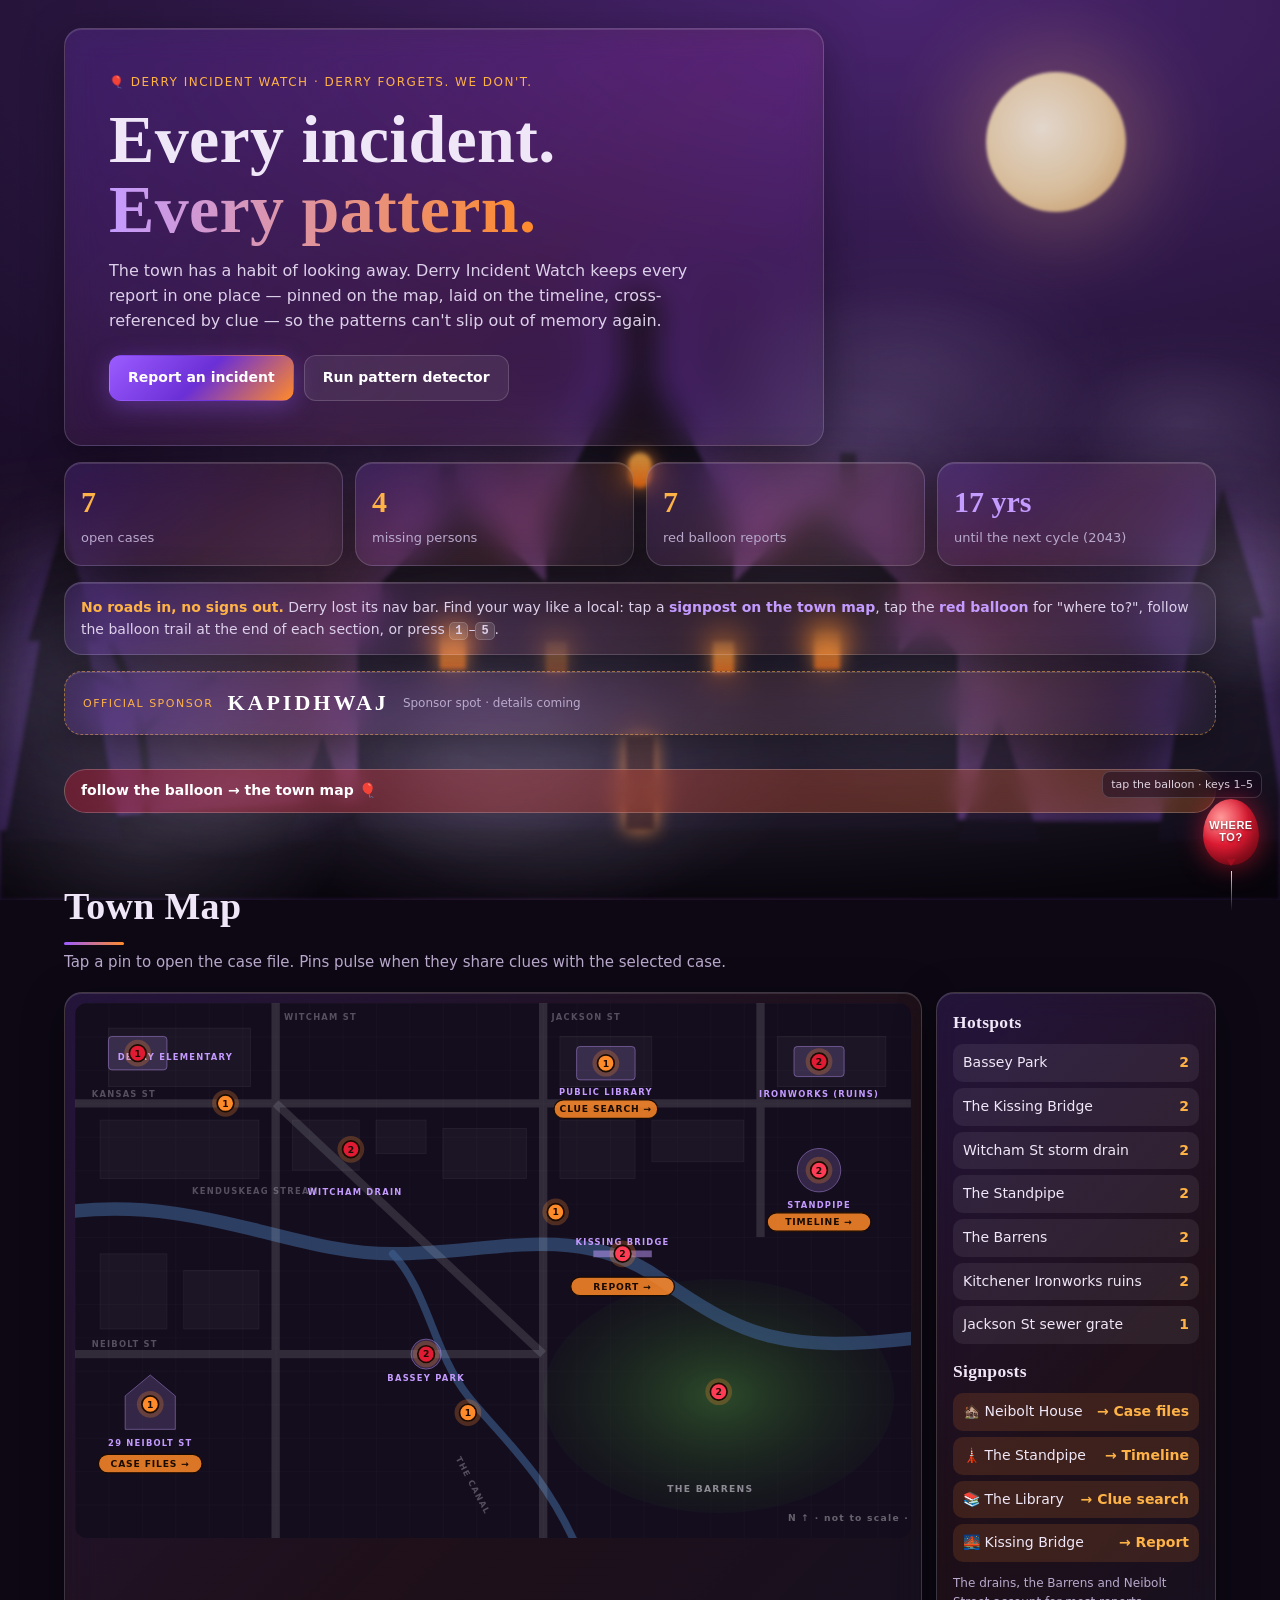
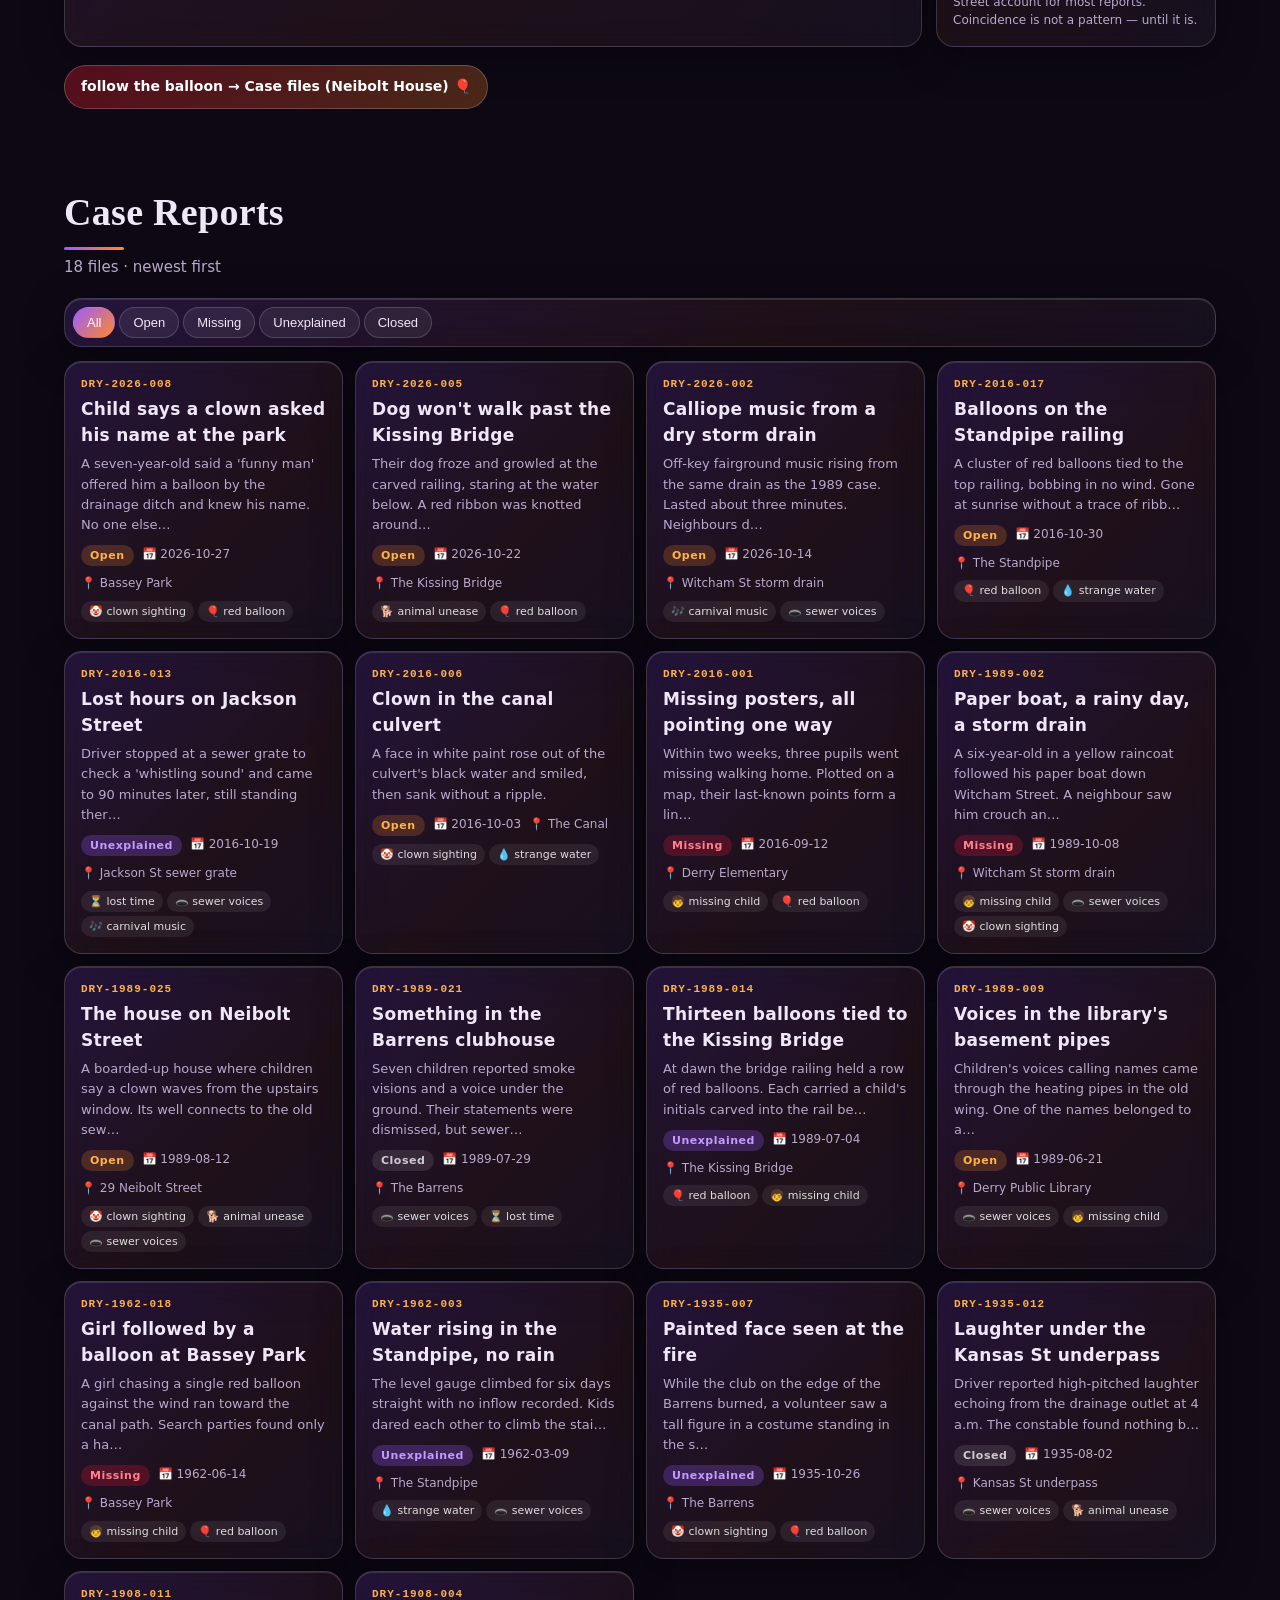
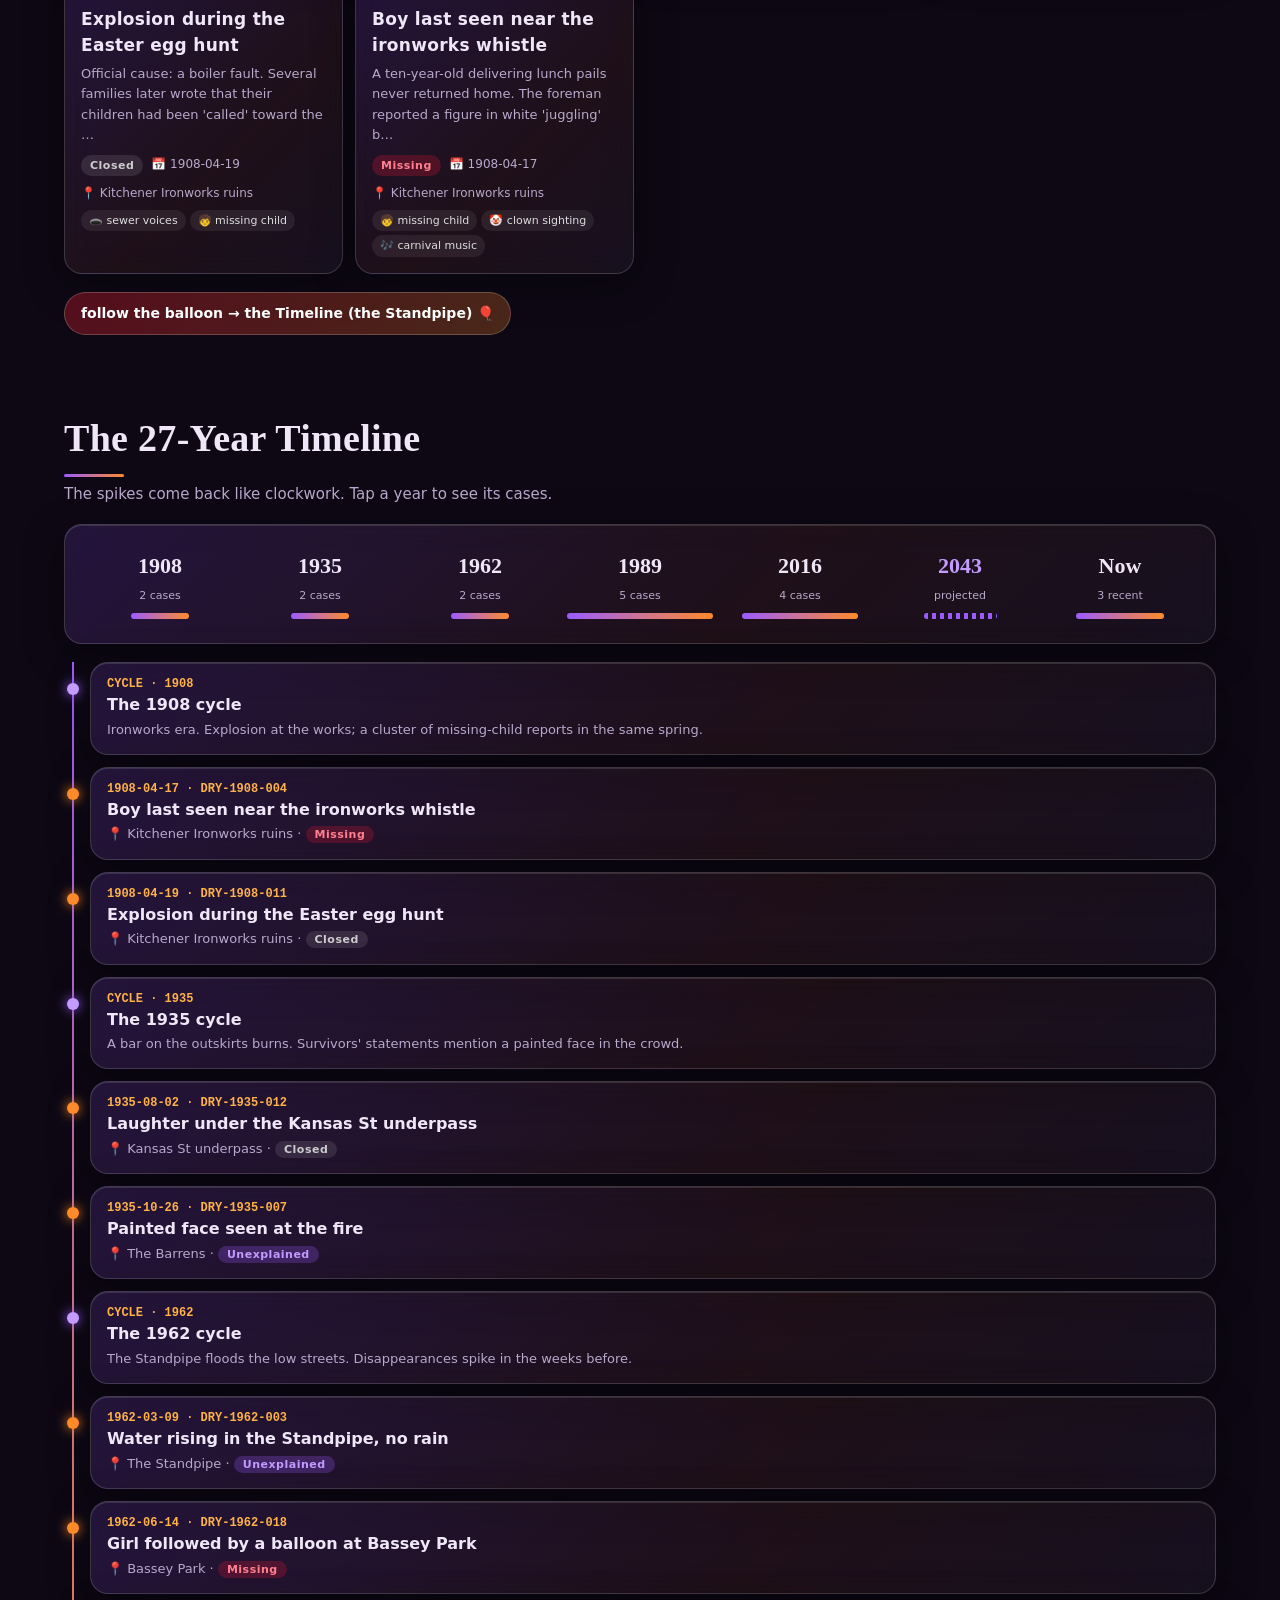
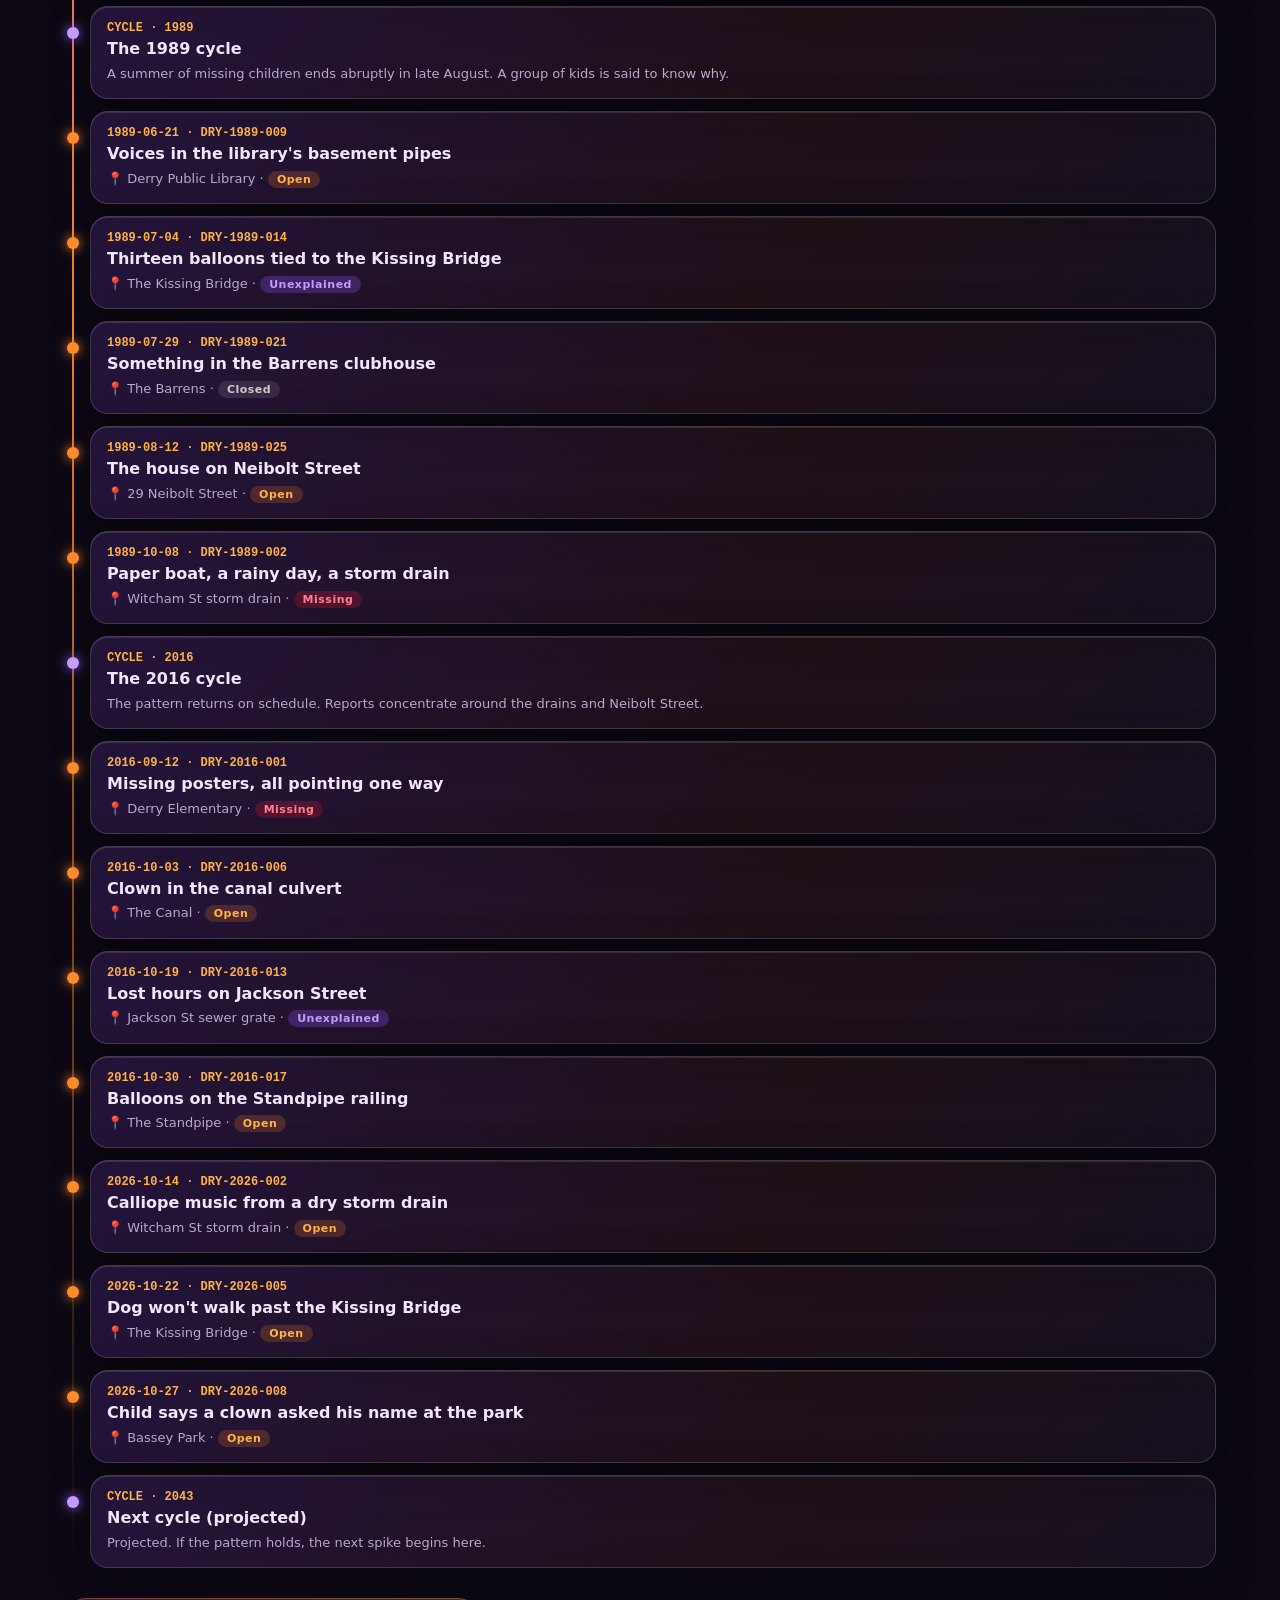
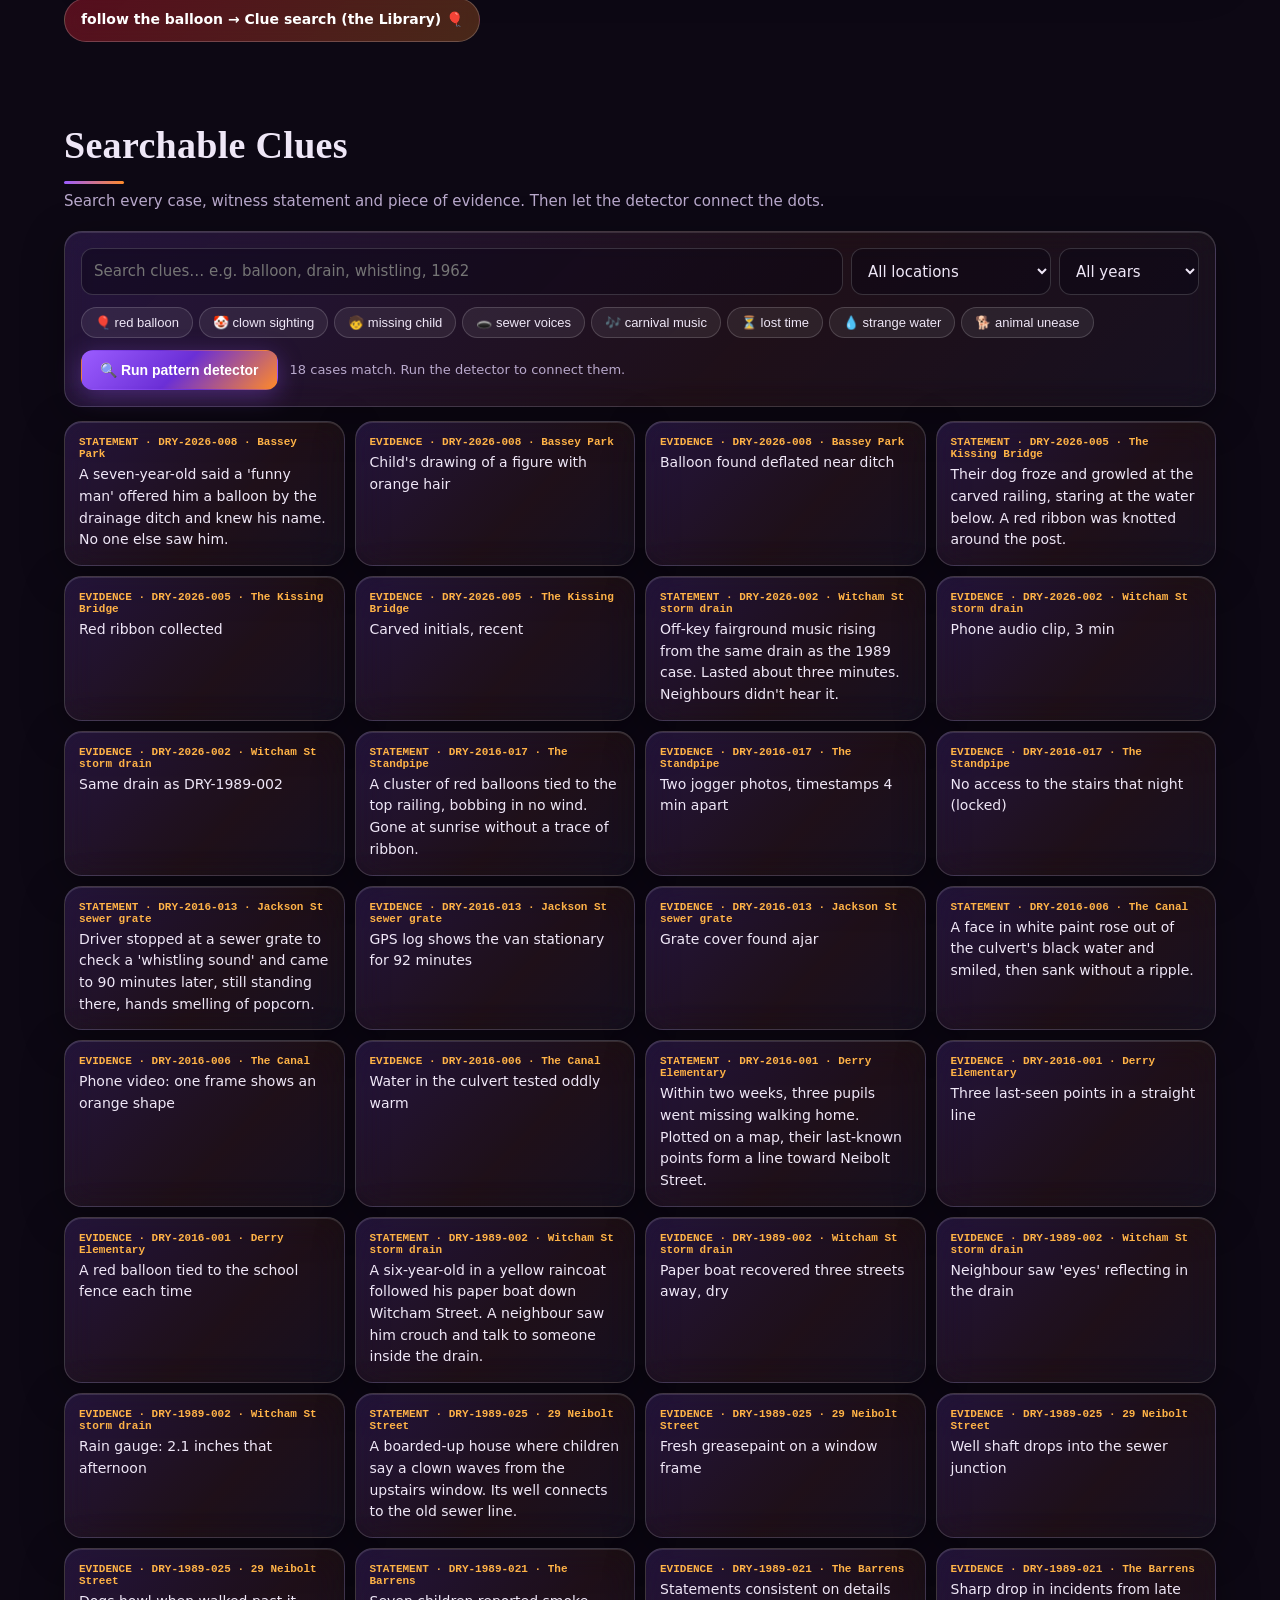
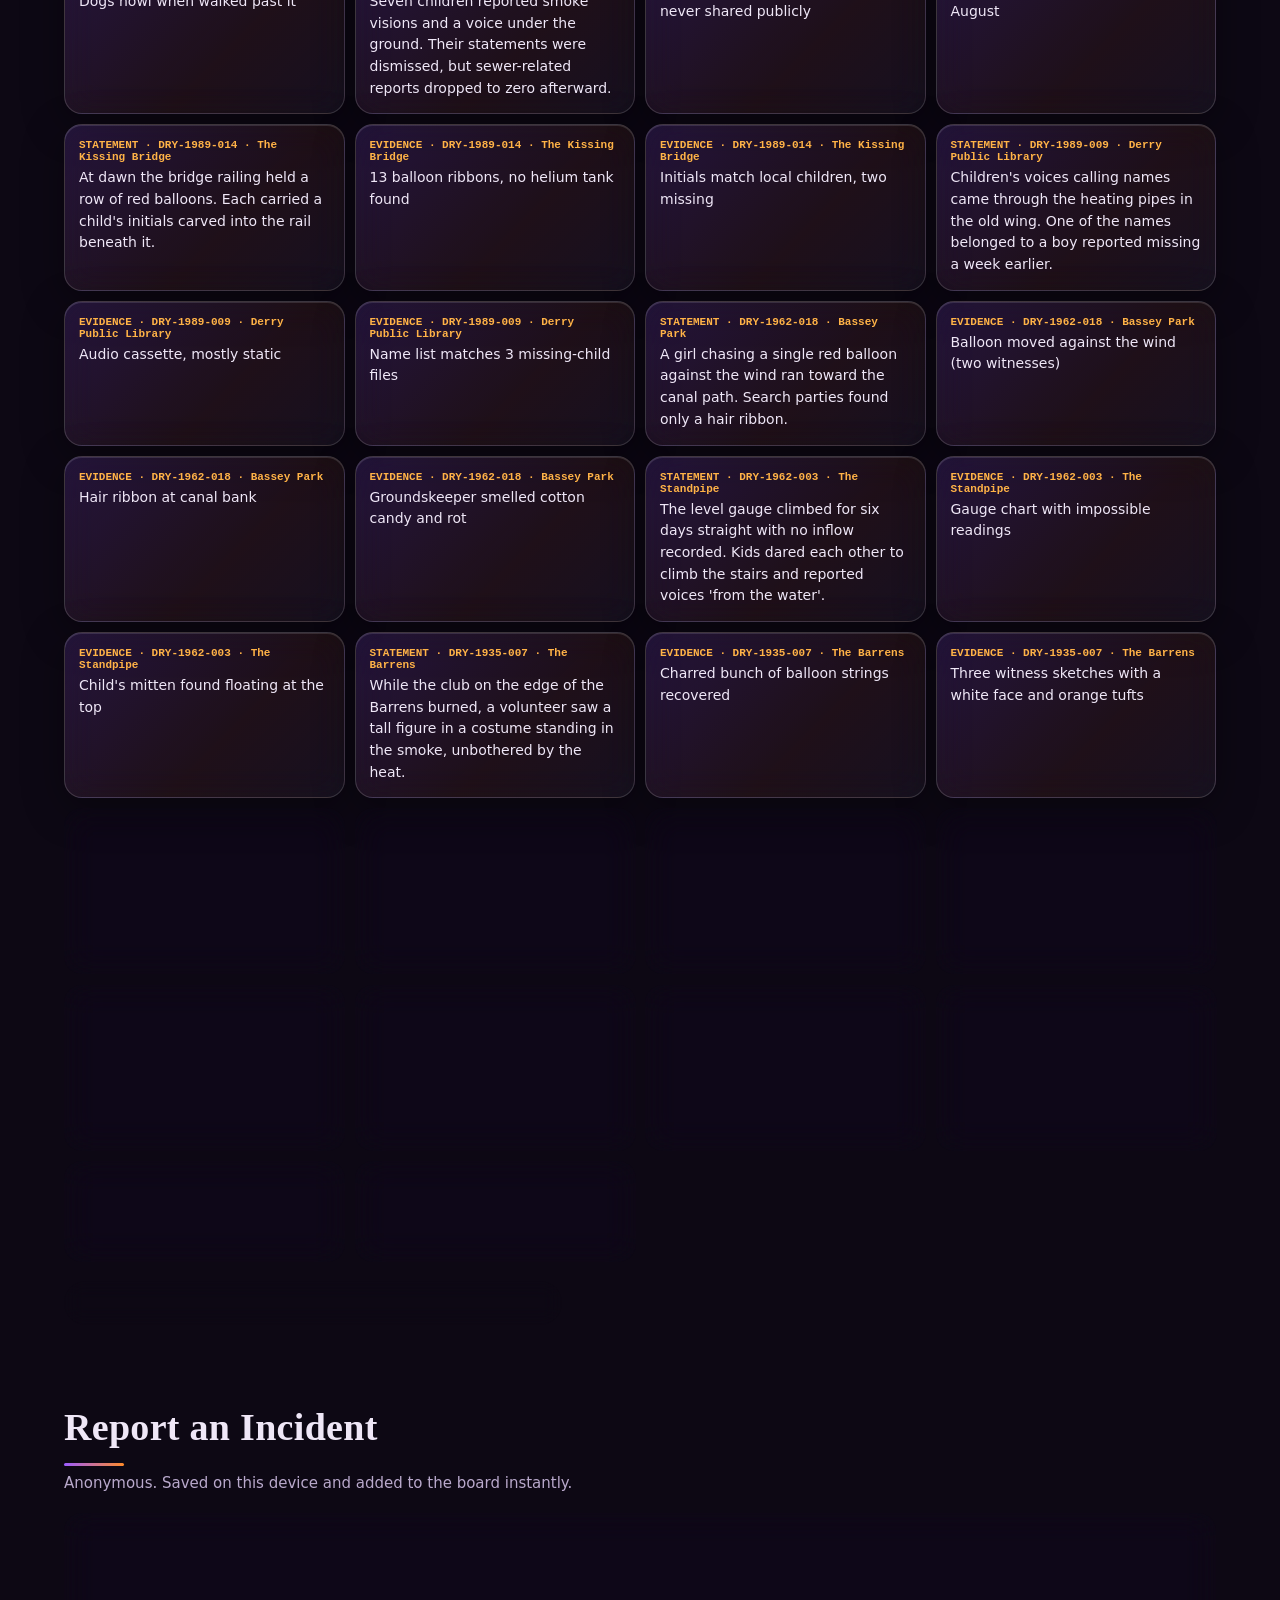
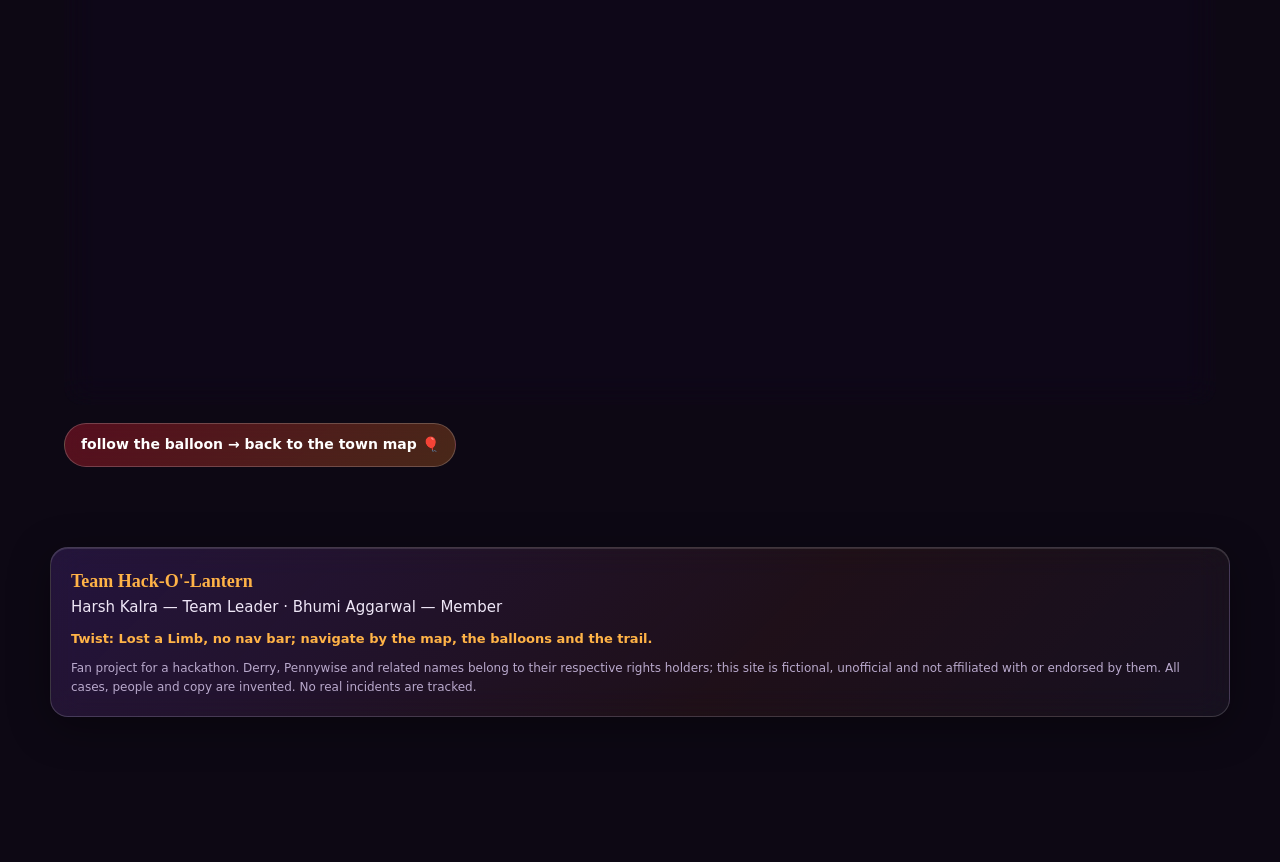
==== derry/index.html @ 1cbe8282 "Replace initial upload with final project code" ====
<!doctype html>
<html lang="en">
<head>
<meta charset="utf-8">
<meta name="viewport" content="width=device-width,initial-scale=1,viewport-fit=cover">
<title>Derry Incident Watch — Connect the Patterns</title>
<meta name="description" content="A fictional incident-tracking network for the town of Derry, Maine. Map, case reports, the 27-year timeline and a searchable clue board with a pattern detector.">
<meta property="og:title" content="Derry Incident Watch">
<meta property="og:description" content="Derry forgets. We don't. Map, cases, timeline, clues and a pattern detector.">
<meta name="theme-color" content="#120a1c">
<link rel="icon" href="data:image/svg+xml,%3Csvg xmlns='http://www.w3.org/2000/svg' viewBox='0 0 64 64'%3E%3Cellipse cx='32' cy='26' rx='18' ry='22' fill='%23d4142a'/%3E%3Cpath d='M32 48 L29 52 L35 52 Z' fill='%23d4142a'/%3E%3Cpath d='M32 52 C28 58 36 60 32 64' stroke='%23ccc' fill='none' stroke-width='2'/%3E%3C/svg%3E">
<link rel="stylesheet" href="style.css">
</head>
<body>
<!-- ATMOSPHERE -->
<div class="sky" aria-hidden="true">
  <div class="moon"></div>
  <svg class="mansion" viewBox="0 0 1200 520" preserveAspectRatio="xMidYMax slice">
    <defs>
      <linearGradient id="win" x1="0" y1="0" x2="0" y2="1"><stop offset="0" stop-color="#ffb347"/><stop offset="1" stop-color="#ff6a00"/></linearGradient>
    </defs>
    <path class="hill" d="M0 470 Q300 420 600 440 T1200 450 V520 H0Z"/>
    <g class="house">
      <path d="M380 460 V250 L450 180 L520 250 V200 L560 120 L600 60 L640 120 L680 200 V250 L750 180 L820 250 V460Z"/>
      <rect x="585" y="20" width="30" height="60"/><path d="M578 22 L600 -10 L622 22Z"/>
      <rect x="430" y="150" width="14" height="40"/><rect x="770" y="140" width="14" height="50"/>
      <path d="M360 460 L360 300 L380 280 L400 300 V460Z"/><path d="M820 460 V310 L845 285 L870 310 V460Z"/>
      <path d="M300 470 L330 380 L360 470Z M870 470 L905 360 L940 470Z" opacity=".8"/>
    </g>
    <g class="windows" fill="url(#win)">
      <rect x="590" y="140" width="20" height="30" rx="10" class="flicker"/>
      <rect x="430" y="290" width="22" height="34"/><rect x="748" y="290" width="22" height="34" class="flicker2"/>
      <rect x="520" y="300" width="18" height="28" opacity=".5"/><rect x="662" y="300" width="18" height="28"/>
      <rect x="588" y="380" width="24" height="80" fill="#2a0f08"/>
    </g>
    <g class="trees">
      <path d="M60 470 L90 300 L80 300 L110 200 L140 300 L130 300 L160 470Z"/>
      <path d="M1040 470 L1070 280 L1060 280 L1095 170 L1130 280 L1120 280 L1150 470Z"/>
      <path d="M180 470 C185 380 170 340 150 300 M175 380 C200 350 220 345 240 330 M170 350 C150 330 130 330 120 320" stroke="#07040b" stroke-width="7" fill="none"/>
    </g>
  </svg>
  <canvas id="fog"></canvas>
  <div class="fog f1"></div><div class="fog f2"></div><div class="fog f3"></div>
  <div class="balloon" id="balloon"><span></span></div>
</div>


<main id="top">
  <section class="hero">
    <div class="glass hero-card">
      <p class="eyebrow">🎈 Derry Incident Watch · Derry forgets. We don't.</p>
      <h1>Every incident.<br><span class="grad">Every pattern.</span></h1>
      <p class="lead">The town has a habit of looking away. Derry Incident Watch keeps every report in one place — pinned on the map, laid on the timeline, cross-referenced by clue — so the patterns can't slip out of memory again.</p>
      <div class="hero-actions">
        <a href="#report" class="btn primary">Report an incident</a>
        <a href="#clues" class="btn ghost" id="heroDetect">Run pattern detector</a>
      </div>
    </div>
    <div class="stats">
      <div class="glass stat"><b id="stOpen">0</b><span>open cases</span></div>
      <div class="glass stat"><b id="stMissing">0</b><span>missing persons</span></div>
      <div class="glass stat"><b id="stBalloon">0</b><span>red balloon reports</span></div>
      <div class="glass stat cyc"><b id="stCycle">—</b><span>until the next cycle (2043)</span></div>
    </div>
    <div class="glass signposts">
      <b>No roads in, no signs out.</b> Derry lost its nav bar. Find your way like a local: tap a <em>signpost on the town map</em>, tap the <em>red balloon</em> for "where to?", follow the balloon trail at the end of each section, or press <kbd>1</kbd>–<kbd>5</kbd>.
    </div>
    <div class="glass sponsor" id="sponsor"><span class="sp-tag">Official sponsor</span><b>KAPIDHWAJ</b><span class="sp-note">Sponsor spot · details coming</span></div>
    <a class="trail" href="#map">follow the balloon → the town map 🎈</a>
  </section>

  <!-- MAP -->
  <section id="map" class="section">
    <div class="sec-head"><h2>Town Map</h2><p>Tap a pin to open the case file. Pins pulse when they share clues with the selected case.</p></div>
    <div class="map-wrap">
      <div class="glass map-card">
        <svg id="townMap" viewBox="0 0 1000 640" role="img" aria-label="Illustrated map of Derry with incident pins">
          <defs>
            <pattern id="grid" width="40" height="40" patternUnits="userSpaceOnUse"><path d="M40 0H0V40" fill="none" stroke="rgba(255,255,255,.04)"/></pattern>
            <radialGradient id="barrens"><stop offset="0" stop-color="#2c4a2a"/><stop offset="1" stop-color="#1a2c1b" stop-opacity=".2"/></radialGradient>
            <filter id="glow"><feGaussianBlur stdDeviation="4" result="b"/><feMerge><feMergeNode in="b"/><feMergeNode in="SourceGraphic"/></feMerge></filter>
          </defs>
          <rect width="1000" height="640" fill="#140d1e"/>
          <rect width="1000" height="640" fill="url(#grid)"/>
          <!-- Barrens -->
          <ellipse cx="770" cy="470" rx="210" ry="140" fill="url(#barrens)"/>
          <text x="760" y="585" class="lbl">THE BARRENS</text>
          <!-- Kenduskeag stream / canal -->
          <path d="M-10 250 C150 230 260 300 380 300 S600 260 700 330 S850 420 1010 400" class="water"/>
          <path d="M380 300 C420 340 430 420 470 470 S560 560 600 650" class="water thin"/>
          <text x="140" y="228" class="lbl water-l">KENDUSKEAG STREAM</text>
          <text x="455" y="545" class="lbl water-l" transform="rotate(62 455 545)">THE CANAL</text>
          <!-- roads -->
          <path d="M0 120 H1000 M0 420 H560 M240 0 V640 M560 0 V640 M820 0 V280" class="road"/>
          <path d="M240 120 L560 420" class="road"/>
          <text x="20" y="112" class="lbl road-l">KANSAS ST</text>
          <text x="250" y="20" class="lbl road-l">WITCHAM ST</text>
          <text x="570" y="20" class="lbl road-l">JACKSON ST</text>
          <text x="20" y="412" class="lbl road-l">NEIBOLT ST</text>
          <!-- blocks -->
          <g class="blocks">
            <rect x="260" y="140" width="80" height="60"/><rect x="360" y="140" width="60" height="40"/>
            <rect x="440" y="150" width="100" height="60"/><rect x="580" y="140" width="90" height="70"/>
            <rect x="690" y="140" width="110" height="50"/><rect x="30" y="140" width="190" height="70"/>
            <rect x="30" y="300" width="80" height="90"/><rect x="130" y="320" width="90" height="70"/>
            <rect x="580" y="40" width="110" height="60"/><rect x="40" y="30" width="170" height="70"/>
            <rect x="840" y="40" width="130" height="60"/>
          </g>
          <!-- landmarks -->
          <g class="lm"><rect x="600" y="52" width="70" height="40" rx="4"/><text x="635" y="110" class="lbl lm-l">PUBLIC LIBRARY</text></g>
          <g class="lm"><circle cx="890" cy="200" r="26"/><text x="890" y="245" class="lbl lm-l">STANDPIPE</text></g>
          <g class="lm"><path d="M60 470 L90 445 L120 470 V510 H60Z"/><text x="90" y="530" class="lbl lm-l">29 NEIBOLT ST</text></g>
          <g class="lm"><path d="M620 300 h70" stroke="#c9a" stroke-width="8"/><text x="655" y="290" class="lbl lm-l">KISSING BRIDGE</text></g>
          <g class="lm"><circle cx="330" cy="175" r="7"/><text x="335" y="230" class="lbl lm-l">WITCHAM DRAIN</text></g>
          <g class="lm"><rect x="40" y="40" width="70" height="40" rx="4"/><text x="120" y="68" class="lbl lm-l">DERRY ELEMENTARY</text></g>
          <g class="lm"><rect x="860" y="52" width="60" height="36" rx="4"/><text x="890" y="112" class="lbl lm-l">IRONWORKS (RUINS)</text></g>
          <g class="lm"><circle cx="420" cy="420" r="18"/><text x="420" y="452" class="lbl lm-l">BASSEY PARK</text></g>
          <g id="signs"><g class="go" data-go="#cases" role="link" tabindex="0" aria-label="CASE FILES"><rect x="28" y="540" width="124" height="22" rx="11"/><text x="90" y="555">CASE FILES →</text></g>
<g class="go" data-go="#clues" role="link" tabindex="0" aria-label="CLUE SEARCH"><rect x="573" y="116" width="124" height="22" rx="11"/><text x="635" y="131">CLUE SEARCH →</text></g>
<g class="go" data-go="#timeline" role="link" tabindex="0" aria-label="TIMELINE"><rect x="828" y="251" width="124" height="22" rx="11"/><text x="890" y="266">TIMELINE →</text></g>
<g class="go" data-go="#report" role="link" tabindex="0" aria-label="REPORT"><rect x="593" y="328" width="124" height="22" rx="11"/><text x="655" y="343">REPORT →</text></g></g>
          <g id="links"></g>
          <g id="pins"></g>
          <text x="960" y="620" class="lbl compass" text-anchor="end">N ↑ · not to scale · fictional</text>
        </svg>
      </div>
      <aside class="glass map-side" id="mapSide">
        <h3>Hotspots</h3>
        <ul id="hotspots"></ul>
        <h3 style="margin-top:14px">Signposts</h3>
        <ul class="posts">
          <li data-go="#cases">🏚️ Neibolt House <span>→ Case files</span></li>
          <li data-go="#timeline">🗼 The Standpipe <span>→ Timeline</span></li>
          <li data-go="#clues">📚 The Library <span>→ Clue search</span></li>
          <li data-go="#report">🌉 Kissing Bridge <span>→ Report</span></li>
        </ul>
        <p class="hint">The drains, the Barrens and Neibolt Street account for most reports. Coincidence is not a pattern — until it is.</p>
      </aside>
    </div>
    <a class="trail" href="#cases">follow the balloon → Case files (Neibolt House) 🎈</a>
  </section>

  <!-- CASES -->
  <section id="cases" class="section">
    <div class="sec-head"><h2>Case Reports</h2><p><span id="caseCount">0</span> files · newest first</p></div>
    <div class="case-tools glass">
      <div class="seg" id="statusSeg">
        <button data-s="all" class="on">All</button><button data-s="Open">Open</button><button data-s="Missing">Missing</button><button data-s="Unexplained">Unexplained</button><button data-s="Closed">Closed</button>
      </div>
    </div>
    <div id="caseGrid" class="case-grid"></div>
    <a class="trail" href="#timeline">follow the balloon → the Timeline (the Standpipe) 🎈</a>
  </section>

  <!-- TIMELINE -->
  <section id="timeline" class="section">
    <div class="sec-head"><h2>The 27-Year Timeline</h2><p>The spikes come back like clockwork. Tap a year to see its cases.</p></div>
    <div class="glass cycle-bar" id="cycleBar"></div>
    <div class="timeline" id="tl"></div>
    <a class="trail" href="#clues">follow the balloon → Clue search (the Library) 🎈</a>
  </section>

  <!-- CLUES -->
  <section id="clues" class="section">
    <div class="sec-head"><h2>Searchable Clues</h2><p>Search every case, witness statement and piece of evidence. Then let the detector connect the dots.</p></div>
    <div class="glass search-panel">
      <div class="search-row">
        <input id="q" type="search" placeholder="Search clues… e.g. balloon, drain, whistling, 1962" autocomplete="off">
        <select id="fLoc"><option value="">All locations</option></select>
        <select id="fYear"><option value="">All years</option></select>
      </div>
      <div class="tags" id="tagRow"></div>
      <div class="detector">
        <button class="btn primary" id="detectBtn">🔍 Run pattern detector</button>
        <span id="detectOut" class="det-out">Pick a case or run the detector to find linked incidents.</span>
      </div>
    </div>
    <div class="clue-results" id="clueResults"></div>
    <div class="glass patterns" id="patterns" hidden></div>
    <a class="trail" href="#report">follow the balloon → Report an incident (Kissing Bridge) 🎈</a>
  </section>

  <!-- REPORT -->
  <section id="report" class="section">
    <div class="sec-head"><h2>Report an Incident</h2><p>Anonymous. Saved on this device and added to the board instantly.</p></div>
    <form class="glass form" id="reportForm">
      <div class="row2">
        <label>What happened? <input name="title" required maxlength="80" placeholder="e.g. Laughter from the storm drain on Witcham"></label>
        <label>Location <select name="loc" id="formLoc" required></select></label>
      </div>
      <div class="row2">
        <label>Date <input name="date" type="date" required></label>
        <label>Witness (optional) <input name="witness" maxlength="40" placeholder="Anonymous"></label>
      </div>
      <label>Details <textarea name="desc" rows="3" required maxlength="500" placeholder="What did you see, hear or smell? Times, colours, sounds…"></textarea></label>
      <fieldset class="tagpick" id="tagPick"><legend>Tags</legend></fieldset>
      <div class="form-actions"><button class="btn primary" type="submit">File report</button><span id="formMsg" class="form-msg" role="status"></span></div>
    </form>
    <a class="trail" href="#map">follow the balloon → back to the town map 🎈</a>
  </section>
</main>

<footer class="glass footer">
  <div>
    <b>Team Hack-O'-Lantern</b>
    <p>Harsh Kalra — Team Leader · Bhumi Aggarwal — Member</p>
  </div>
  <p class="twist">Twist: Lost a Limb, no nav bar; navigate by the map, the balloons and the trail.</p>
  <p class="disc">Fan project for a hackathon. Derry, Pennywise and related names belong to their respective rights holders; this site is fictional, unofficial and not affiliated with or endorsed by them. All cases, people and copy are invented. No real incidents are tracked.</p>
</footer>

<!-- MODAL -->
<div class="modal" id="modal" hidden>
  <div class="modal-bg" data-close></div>
  <article class="glass modal-card" role="dialog" aria-modal="true" aria-labelledby="mTitle">
    <button class="x" data-close aria-label="Close">✕</button>
    <div id="mBody"></div>
  </article>
</div>
<div class="toast glass" id="toast" hidden></div>

<script src="data.js"></script>
<script src="app.js"></script>
<script>window.BALLOON_NAV={items:[
 {href:"#top",label:"Top",icon:"🏠",key:"0"},
 {href:"#map",label:"Map",icon:"🗺️",key:"1"},
 {href:"#cases",label:"Cases",icon:"📁",key:"2"},
 {href:"#timeline",label:"Timeline",icon:"⏳",key:"3"},
 {href:"#clues",label:"Clues",icon:"🔍",key:"4"},
 {href:"#report",label:"Report",icon:"✍️",key:"5"}],tip:"tap the balloon · keys 1–5"};</script>
<script src="balloon-nav.js"></script>
</body>
</html>
---- derry/style.css ----
*{box-sizing:border-box;margin:0;padding:0}
:root{--bg:#0d0814;--ink:#efe7f7;--mut:#b9a9cc;--pur:#9b5cff;--pur2:#c49bff;--org:#ff8a2a;--org2:#ffb347;--red:#e01b33;
--glass:rgba(40,22,60,.32);--glass2:rgba(255,255,255,.07);--line:rgba(255,255,255,.16);--r:18px}
html{scroll-behavior:smooth;scroll-padding-top:16px}
body{font:15px/1.55 system-ui,-apple-system,"Segoe UI",Roboto,sans-serif;color:var(--ink);background:var(--bg);overflow-x:hidden;min-height:100vh}
a{color:inherit}
h1,h2,h3{font-family:Georgia,"Times New Roman",serif;letter-spacing:.3px}
/* ---------- atmosphere ---------- */
.sky{position:fixed;inset:0;z-index:-1;overflow:hidden;background:radial-gradient(60% 45% at 50% 78%,rgba(255,120,40,.28),transparent 70%),radial-gradient(120% 80% at 70% 0%,#4a2470 0%,#2a1640 50%,#140a20 100%)}
.moon{position:absolute;top:8%;right:12%;width:140px;height:140px;border-radius:50%;background:radial-gradient(circle at 40% 40%,#fff6df,#f3d9a8 55%,#d9a560);box-shadow:0 0 80px 30px rgba(255,190,120,.25);filter:blur(1.5px);opacity:.85}
.mansion{position:absolute;left:0;right:0;bottom:0;width:100%;height:68vh;filter:blur(2px) drop-shadow(0 0 30px rgba(155,92,255,.35))}
.mansion .hill{fill:#07040b}.mansion .house,.mansion .trees{fill:#0a0612}
.windows rect{filter:drop-shadow(0 0 8px #ff8a2a)}
.flicker{animation:flick 4s infinite}.flicker2{animation:flick 6s infinite 1s}
@keyframes flick{0%,100%{opacity:1}45%{opacity:.9}48%{opacity:.2}50%{opacity:.95}70%{opacity:.6}}
#fog{position:absolute;inset:0;width:100%;height:100%;opacity:.7}
.fog{position:absolute;left:-50%;width:200%;height:45vh;bottom:0;background:radial-gradient(ellipse at center,rgba(200,180,230,.18),transparent 60%);filter:blur(30px);animation:drift 40s linear infinite}
.fog.f1{bottom:-5vh}.fog.f2{bottom:10vh;opacity:.6;animation-duration:65s;animation-direction:reverse}
.fog.f3{bottom:25vh;height:30vh;opacity:.35;animation-duration:90s;background:radial-gradient(ellipse at center,rgba(255,150,80,.12),transparent 60%)}
@keyframes drift{from{transform:translateX(0)}to{transform:translateX(25%)}}
.balloon{position:absolute;left:8%;bottom:-120px;width:46px;height:58px;animation:float 26s linear infinite;cursor:pointer;pointer-events:auto}
.balloon::before{content:"";position:absolute;inset:0;border-radius:50% 50% 48% 48%/55% 55% 45% 45%;background:radial-gradient(circle at 32% 28%,#ff8a8a,#e01b33 45%,#7a0614);box-shadow:0 0 30px rgba(224,27,51,.45)}
.balloon span{position:absolute;left:50%;top:58px;width:1px;height:90px;background:linear-gradient(#ddd,transparent)}
@keyframes float{0%{transform:translate(0,0) rotate(-4deg)}25%{transform:translate(30px,-30vh) rotate(4deg)}50%{transform:translate(-10px,-60vh) rotate(-3deg)}75%{transform:translate(40px,-90vh) rotate(3deg)}100%{transform:translate(10px,-125vh) rotate(-2deg)}}
/* ---------- glass (Haunted Glass hex: backdrop-filter blur) ---------- */
.glass{background:linear-gradient(135deg,rgba(155,92,255,.16),rgba(255,138,42,.07) 60%,rgba(255,255,255,.04));
border:1px solid var(--line);border-radius:var(--r);
-webkit-backdrop-filter:blur(16px) saturate(140%);backdrop-filter:blur(16px) saturate(140%);
box-shadow:0 10px 40px rgba(0,0,0,.35),inset 0 1px 0 rgba(255,255,255,.12)}
/* ---------- topbar ---------- */
.topbar{position:sticky;top:10px;z-index:50;margin:10px auto 0;max-width:1180px;width:calc(100% - 20px);display:flex;align-items:center;justify-content:space-between;padding:10px 16px;border-radius:999px}
.brand{display:flex;gap:10px;align-items:center;text-decoration:none}
.brand b{display:block;font-family:Georgia,serif;font-size:17px}
.brand small{display:block;color:var(--org2);font-size:11px;letter-spacing:1px;text-transform:uppercase}
.logo{font-size:24px;filter:drop-shadow(0 0 8px rgba(224,27,51,.6))}
nav{display:flex;gap:4px}
nav a{text-decoration:none;padding:7px 12px;border-radius:999px;color:var(--mut);font-size:14px;transition:background .2s,color .2s}
nav a:hover{background:var(--glass2);color:#fff}
.btn-sm{background:linear-gradient(135deg,var(--org),#ff5e3a);color:#1a0b00!important;font-weight:700}
.menu{display:none;background:none;border:0;color:#fff;font-size:22px;padding:4px 8px}
/* ---------- layout ---------- */
main{max-width:1180px;margin:0 auto;padding:0 14px}
.section{padding:64px 0 10px}
.sec-head{margin-bottom:18px}
.sec-head h2{font-size:clamp(26px,4vw,38px)}
.sec-head h2::after{content:"";display:block;width:60px;height:3px;margin-top:6px;background:linear-gradient(90deg,var(--pur),var(--org));border-radius:3px}
.sec-head p{color:var(--mut);margin-top:6px}
/* hero */
.hero{padding-top:56px;display:grid;gap:16px}
.hero-card{padding:clamp(22px,4vw,44px);max-width:760px}
.eyebrow{color:var(--org2);font-size:12px;letter-spacing:1.5px;text-transform:uppercase}
h1{font-size:clamp(36px,6.5vw,68px);line-height:1.04;margin:12px 0 14px}
.grad{background:linear-gradient(90deg,var(--pur2),var(--org));-webkit-background-clip:text;background-clip:text;color:transparent}
.lead{color:#ddd0ea;max-width:600px;font-size:16px}
.hero-actions{display:flex;gap:10px;flex-wrap:wrap;margin-top:22px}
.btn{display:inline-flex;align-items:center;gap:6px;border:1px solid var(--line);padding:11px 18px;border-radius:12px;font-weight:600;text-decoration:none;cursor:pointer;font-size:14px;color:#fff;background:var(--glass2);transition:transform .15s,box-shadow .2s}
.btn:hover{transform:translateY(-1px)}
.btn.primary{background:linear-gradient(135deg,var(--pur),#6b2fd6 50%,var(--org));border-color:transparent;box-shadow:0 6px 24px rgba(155,92,255,.35)}
.stats{display:grid;grid-template-columns:repeat(4,1fr);gap:12px}
.stat{padding:16px}
.stat b{display:block;font-size:30px;font-family:Georgia,serif;color:var(--org2)}
.stat span{color:var(--mut);font-size:13px}
.stat.cyc b{color:var(--pur2)}
/* map */
.map-wrap{display:grid;grid-template-columns:1fr 280px;gap:14px}
.map-card{padding:10px;overflow:hidden}
#townMap{width:100%;height:auto;display:block;border-radius:12px;touch-action:manipulation}
.water{fill:none;stroke:#3c5f8f;stroke-width:16;opacity:.6;stroke-linecap:round}.water.thin{stroke-width:9}
.road{stroke:rgba(255,255,255,.12);stroke-width:10;fill:none}
.blocks rect{fill:rgba(255,255,255,.035);stroke:rgba(255,255,255,.06)}
.lm *{fill:rgba(196,155,255,.18);stroke:rgba(196,155,255,.5)}
.lbl{fill:rgba(239,231,247,.55);font:600 11px system-ui;letter-spacing:1.5px;text-anchor:middle}
.road-l,.water-l{text-anchor:start;fill:rgba(239,231,247,.3);font-size:10px}
.lm-l{fill:var(--pur2)!important;stroke:none!important;font-size:10px}
.compass{fill:rgba(255,255,255,.35)}
.pin{cursor:pointer;outline:none}
.pin .halo{fill:rgba(255,138,42,.25);transform-box:fill-box;transform-origin:center;animation:pulse 2.4s infinite}
.pin .dot{fill:var(--org);stroke:#1a0b00;stroke-width:2}
.pin.missing .dot{fill:var(--red)}
.pin.balloon .dot{fill:#ff3b55}
.pin:hover .dot,.pin:focus .dot{fill:#fff}
.pin.dim{opacity:.25}
.pin.linked .halo{fill:rgba(155,92,255,.5);animation-duration:1s}
.pin.sel .dot{fill:#fff;stroke:var(--pur);stroke-width:4}
@keyframes pulse{0%{transform:scale(.6);opacity:1}100%{transform:scale(2.2);opacity:0}}
#links line{stroke:var(--pur2);stroke-width:2;stroke-dasharray:6 6;opacity:.85;animation:dash 1s linear infinite}
@keyframes dash{to{stroke-dashoffset:-12}}
.map-side{padding:16px}
.map-side h3{margin-bottom:8px}
#hotspots{list-style:none;display:grid;gap:6px}
#hotspots li{display:flex;justify-content:space-between;gap:8px;padding:8px 10px;border-radius:10px;background:var(--glass2);cursor:pointer;font-size:14px}
#hotspots li:hover{background:rgba(155,92,255,.2)}
#hotspots li b{color:var(--org2)}
.hint{color:var(--mut);font-size:12px;margin-top:12px}
/* cases */
.case-tools{padding:8px;margin-bottom:14px;overflow-x:auto}
.seg{display:flex;gap:4px;white-space:nowrap}
.seg button,.tag{border:1px solid var(--line);background:var(--glass2);color:var(--ink);padding:7px 13px;border-radius:999px;cursor:pointer;font-size:13px}
.seg button.on,.tag.on{background:linear-gradient(135deg,var(--pur),var(--org));border-color:transparent;color:#fff}
.case-grid{display:grid;grid-template-columns:repeat(auto-fill,minmax(260px,1fr));gap:12px}
.case{padding:16px;cursor:pointer;transition:transform .2s,border-color .2s;position:relative}
.case:hover{transform:translateY(-3px);border-color:rgba(255,138,42,.5)}
.case.linked{border-color:var(--pur2);box-shadow:0 0 0 2px rgba(155,92,255,.35),0 10px 40px rgba(0,0,0,.35)}
.case .id{font:700 11px ui-monospace,monospace;color:var(--org2);letter-spacing:1px}
.case h3{font-size:17px;margin:6px 0;font-family:system-ui;font-weight:700}
.case p{color:var(--mut);font-size:13px}
.meta{display:flex;gap:8px;flex-wrap:wrap;margin-top:10px;font-size:12px;color:var(--mut)}
.st{padding:2px 9px;border-radius:999px;font-size:11px;font-weight:700;letter-spacing:.5px}
.st.Open{background:rgba(255,138,42,.2);color:var(--org2)}
.st.Missing{background:rgba(224,27,51,.25);color:#ff8090}
.st.Unexplained{background:rgba(155,92,255,.25);color:var(--pur2)}
.st.Closed{background:rgba(255,255,255,.1);color:#ccc}
.chips{display:flex;flex-wrap:wrap;gap:4px;margin-top:8px}
.chip{font-size:11px;padding:2px 8px;border-radius:999px;background:rgba(255,255,255,.07);color:#ddd}
.new-badge{position:absolute;top:12px;right:12px;font-size:10px;background:var(--org);color:#1a0b00;padding:2px 7px;border-radius:999px;font-weight:800}
/* timeline */
.cycle-bar{display:flex;justify-content:space-between;padding:16px 18px;gap:6px;overflow-x:auto;margin-bottom:18px;position:relative}
.cy{flex:1;min-width:76px;text-align:center;cursor:pointer;padding:8px 4px;border-radius:12px;transition:background .2s}
.cy:hover,.cy.on{background:rgba(155,92,255,.22)}
.cy b{display:block;font-family:Georgia,serif;font-size:22px}
.cy small{color:var(--mut);font-size:11px}
.cy .bar{height:6px;border-radius:3px;margin:6px auto 0;background:linear-gradient(90deg,var(--pur),var(--org))}
.cy.future b{color:var(--pur2)}.cy.future .bar{background:repeating-linear-gradient(90deg,var(--pur) 0 4px,transparent 4px 8px)}
.timeline{position:relative;padding-left:26px}
.timeline::before{content:"";position:absolute;left:8px;top:0;bottom:0;width:2px;background:linear-gradient(var(--pur),var(--org),transparent)}
.tl-item{position:relative;padding:14px 16px;margin-bottom:12px;cursor:pointer}
.tl-item::before{content:"";position:absolute;left:-24px;top:20px;width:12px;height:12px;border-radius:50%;background:var(--org);box-shadow:0 0 12px var(--org)}
.tl-item.cyclemark::before{background:var(--pur2);box-shadow:0 0 12px var(--pur)}
.tl-item .d{font:700 12px ui-monospace,monospace;color:var(--org2)}
.tl-item h4{font-size:16px;margin:2px 0}
.tl-item p{font-size:13px;color:var(--mut)}
/* clues */
.search-panel{padding:16px;display:grid;gap:12px}
.search-row{display:grid;grid-template-columns:1fr 200px 140px;gap:8px}
input,select,textarea{width:100%;font:inherit;color:var(--ink);background:rgba(10,5,18,.45);border:1px solid var(--line);border-radius:12px;padding:11px 12px;outline:none}
input:focus,select:focus,textarea:focus{border-color:var(--pur2);box-shadow:0 0 0 3px rgba(155,92,255,.25)}
select option{background:#1a0f2a}
.tags{display:flex;flex-wrap:wrap;gap:6px}
.detector{display:flex;gap:12px;align-items:center;flex-wrap:wrap}
.det-out{color:var(--mut);font-size:13px}
.clue-results{display:grid;grid-template-columns:repeat(auto-fill,minmax(280px,1fr));gap:10px;margin-top:14px}
.clue{padding:14px;cursor:pointer}
.clue .src{font:700 11px ui-monospace,monospace;color:var(--org2)}
.clue p{font-size:14px;margin-top:4px}
mark{background:rgba(255,138,42,.35);color:#fff;border-radius:3px;padding:0 2px}
.empty{color:var(--mut);padding:20px;text-align:center}
.patterns{padding:18px;margin-top:14px}
.patterns h3{margin-bottom:10px}
.pat{padding:12px;border-radius:12px;background:var(--glass2);margin-bottom:8px;border-left:3px solid var(--pur2)}
.pat b{color:var(--org2)}
.pat .ids{display:flex;flex-wrap:wrap;gap:4px;margin-top:6px}
.pat .ids button{font:700 11px ui-monospace,monospace;background:rgba(155,92,255,.2);color:#fff;border:1px solid var(--line);border-radius:6px;padding:3px 7px;cursor:pointer}
/* form */
.form{padding:20px;display:grid;gap:14px}
.form label{display:grid;gap:6px;font-size:13px;color:var(--mut)}
.row2{display:grid;grid-template-columns:1fr 1fr;gap:12px}
.tagpick{border:0;display:flex;flex-wrap:wrap;gap:6px}
.tagpick legend{font-size:13px;color:var(--mut);margin-bottom:6px}
.tagpick label{display:inline-flex;align-items:center;gap:6px;color:var(--ink);cursor:pointer;padding:6px 11px;border:1px solid var(--line);border-radius:999px;background:var(--glass2)}
.tagpick input{width:auto;accent-color:var(--org)}
.form-actions{display:flex;gap:12px;align-items:center}
.form-msg{color:var(--org2);font-size:13px}
/* footer */
.footer{max-width:1180px;width:calc(100% - 28px);margin:70px auto 20px;padding:20px;display:grid;gap:10px}
.footer b{font-family:Georgia,serif;font-size:18px;color:var(--org2)}
.disc{font-size:12px;color:var(--mut)}
/* modal */
.modal{position:fixed;inset:0;z-index:100;display:grid;place-items:center;padding:14px}
.modal[hidden]{display:none}
.modal-bg{position:absolute;inset:0;background:rgba(5,2,10,.55);-webkit-backdrop-filter:blur(8px);backdrop-filter:blur(8px)}
.modal-card{position:relative;max-width:620px;width:100%;max-height:88vh;overflow:auto;padding:24px;background:linear-gradient(135deg,rgba(60,30,90,.6),rgba(40,20,30,.55));animation:pop .25s ease}
@keyframes pop{from{transform:translateY(12px) scale(.98);opacity:0}}
.x{position:absolute;top:12px;right:12px;width:34px;height:34px;border-radius:50%;border:1px solid var(--line);background:var(--glass2);color:#fff;cursor:pointer}
.m-id{font:700 12px ui-monospace,monospace;color:var(--org2);letter-spacing:1px}
.modal-card h3{font-size:24px;margin:6px 34px 10px 0}
.m-grid{display:grid;grid-template-columns:1fr 1fr;gap:8px;margin:12px 0}
.m-grid div{background:var(--glass2);padding:9px 11px;border-radius:10px;font-size:13px}
.m-grid small{display:block;color:var(--mut);font-size:11px;text-transform:uppercase;letter-spacing:1px}
.ev{list-style:none;display:grid;gap:6px;margin:8px 0 14px}
.ev li{padding:8px 11px;border-radius:10px;background:rgba(255,138,42,.1);font-size:14px;border-left:3px solid var(--org)}
.m-links{display:flex;flex-wrap:wrap;gap:6px;margin-top:6px}
.m-links button{font-size:12px;background:rgba(155,92,255,.2);border:1px solid var(--line);color:#fff;border-radius:8px;padding:5px 9px;cursor:pointer;text-align:left}
.toast{position:fixed;left:50%;bottom:20px;transform:translateX(-50%);z-index:120;padding:12px 18px;font-size:14px}
/* mobile */
@media (max-width:860px){
  .map-wrap{grid-template-columns:1fr}
  .stats{grid-template-columns:repeat(2,1fr)}
  .search-row{grid-template-columns:1fr 1fr}.search-row input{grid-column:1/-1}
}
@media (max-width:640px){
  .map-card{overflow-x:auto;-webkit-overflow-scrolling:touch}
  #townMap{min-width:720px}
  .map-card::after{content:"← swipe the map →";display:block;text-align:center;color:var(--mut);font-size:12px;padding-top:6px;position:sticky;left:0}

  .menu{display:block}
  nav{position:absolute;top:calc(100% + 8px);right:0;left:0;flex-direction:column;padding:10px;border-radius:16px;background:rgba(30,16,46,.85);-webkit-backdrop-filter:blur(16px);backdrop-filter:blur(16px);border:1px solid var(--line);display:none}
  nav.open{display:flex}
  .topbar{border-radius:20px}
  .row2,.m-grid{grid-template-columns:1fr}
  .moon{width:90px;height:90px}
  .glass{-webkit-backdrop-filter:blur(12px);backdrop-filter:blur(12px)}
  .section{padding-top:48px}
  .lbl{font-size:13px}
  .stat b{font-size:24px}
}
@media (prefers-reduced-motion:reduce){*{animation:none!important;transition:none!important}}

/* ---------- Twist: Lost a Limb (no nav bar) ---------- */
.hero{padding-top:28px}
.trail{display:inline-flex;align-items:center;gap:6px;margin-top:18px;padding:10px 16px;border-radius:999px;text-decoration:none;font-weight:700;font-size:14px;color:#fff;
 background:linear-gradient(135deg,rgba(224,27,51,.35),rgba(255,138,42,.25));border:1px solid rgba(255,255,255,.2);-webkit-backdrop-filter:blur(10px);backdrop-filter:blur(10px)}
.trail:hover{transform:translateX(3px)}
.signposts{padding:14px 16px;font-size:14px;color:#ddd0ea}
.signposts b{color:var(--org2)}.signposts em{color:var(--pur2);font-style:normal;font-weight:600}
kbd{font:700 12px ui-monospace,monospace;background:rgba(255,255,255,.12);border:1px solid var(--line);border-radius:5px;padding:1px 5px}
.sponsor{display:flex;align-items:center;gap:14px;flex-wrap:wrap;padding:14px 18px;border-style:dashed;border-color:rgba(255,179,71,.5)}
.sponsor b{font-family:Georgia,serif;font-size:22px;letter-spacing:3px;color:#fff}
.sp-tag{font-size:11px;letter-spacing:1.5px;text-transform:uppercase;color:var(--org2)}
.sp-note{font-size:12px;color:var(--mut)}
#signs .go{cursor:pointer;outline:none}
#signs .go rect{fill:rgba(255,138,42,.85);stroke:#1a0b00;stroke-width:1.5}
#signs .go text{fill:#1a0b00;font:800 11px system-ui;letter-spacing:1px;text-anchor:middle;pointer-events:none}
#signs .go:hover rect,#signs .go:focus rect{fill:#fff}
.posts{list-style:none;display:grid;gap:6px}
.posts li{display:flex;justify-content:space-between;gap:6px;padding:8px 10px;border-radius:10px;background:rgba(255,138,42,.14);cursor:pointer;font-size:14px}
.posts li span{color:var(--org2);font-weight:700}
.posts li:hover{background:rgba(255,138,42,.3)}
.twist{font-size:13px;color:var(--org2);font-weight:600}
.footer{margin-bottom:110px}
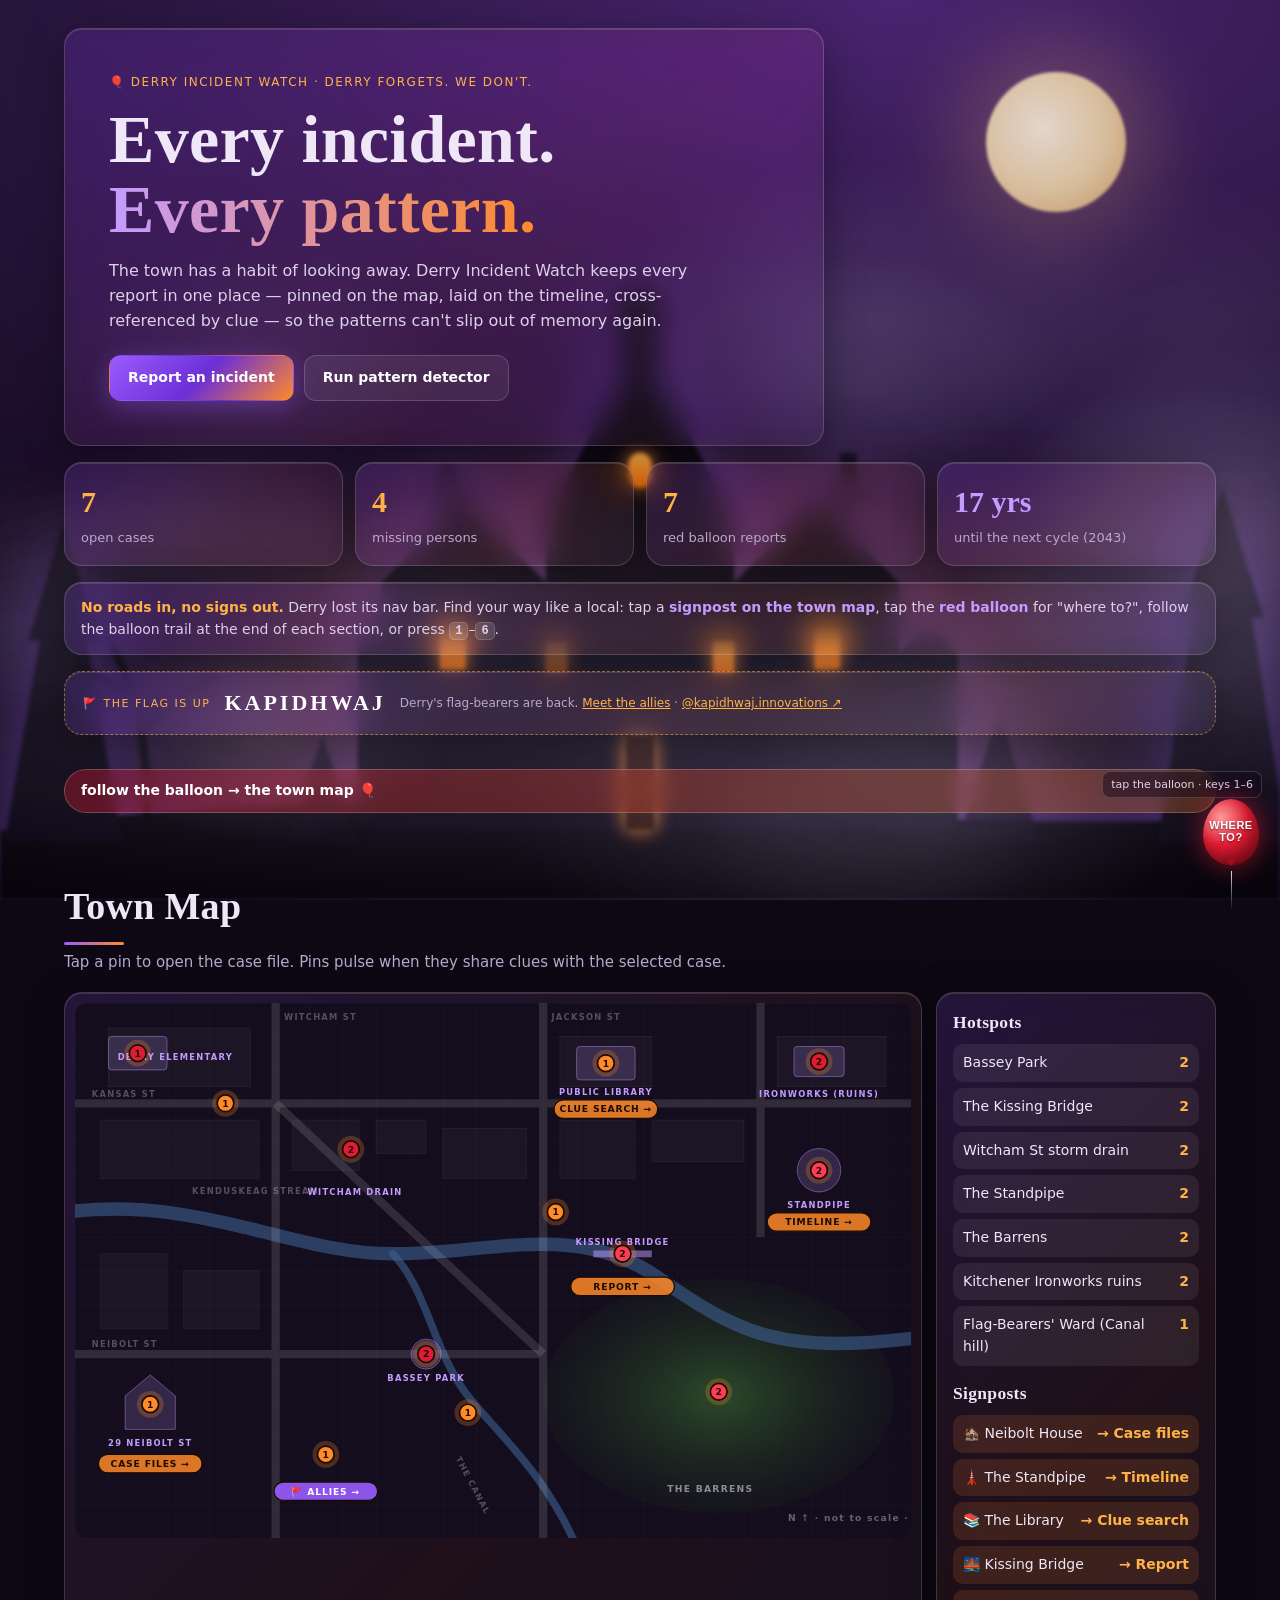
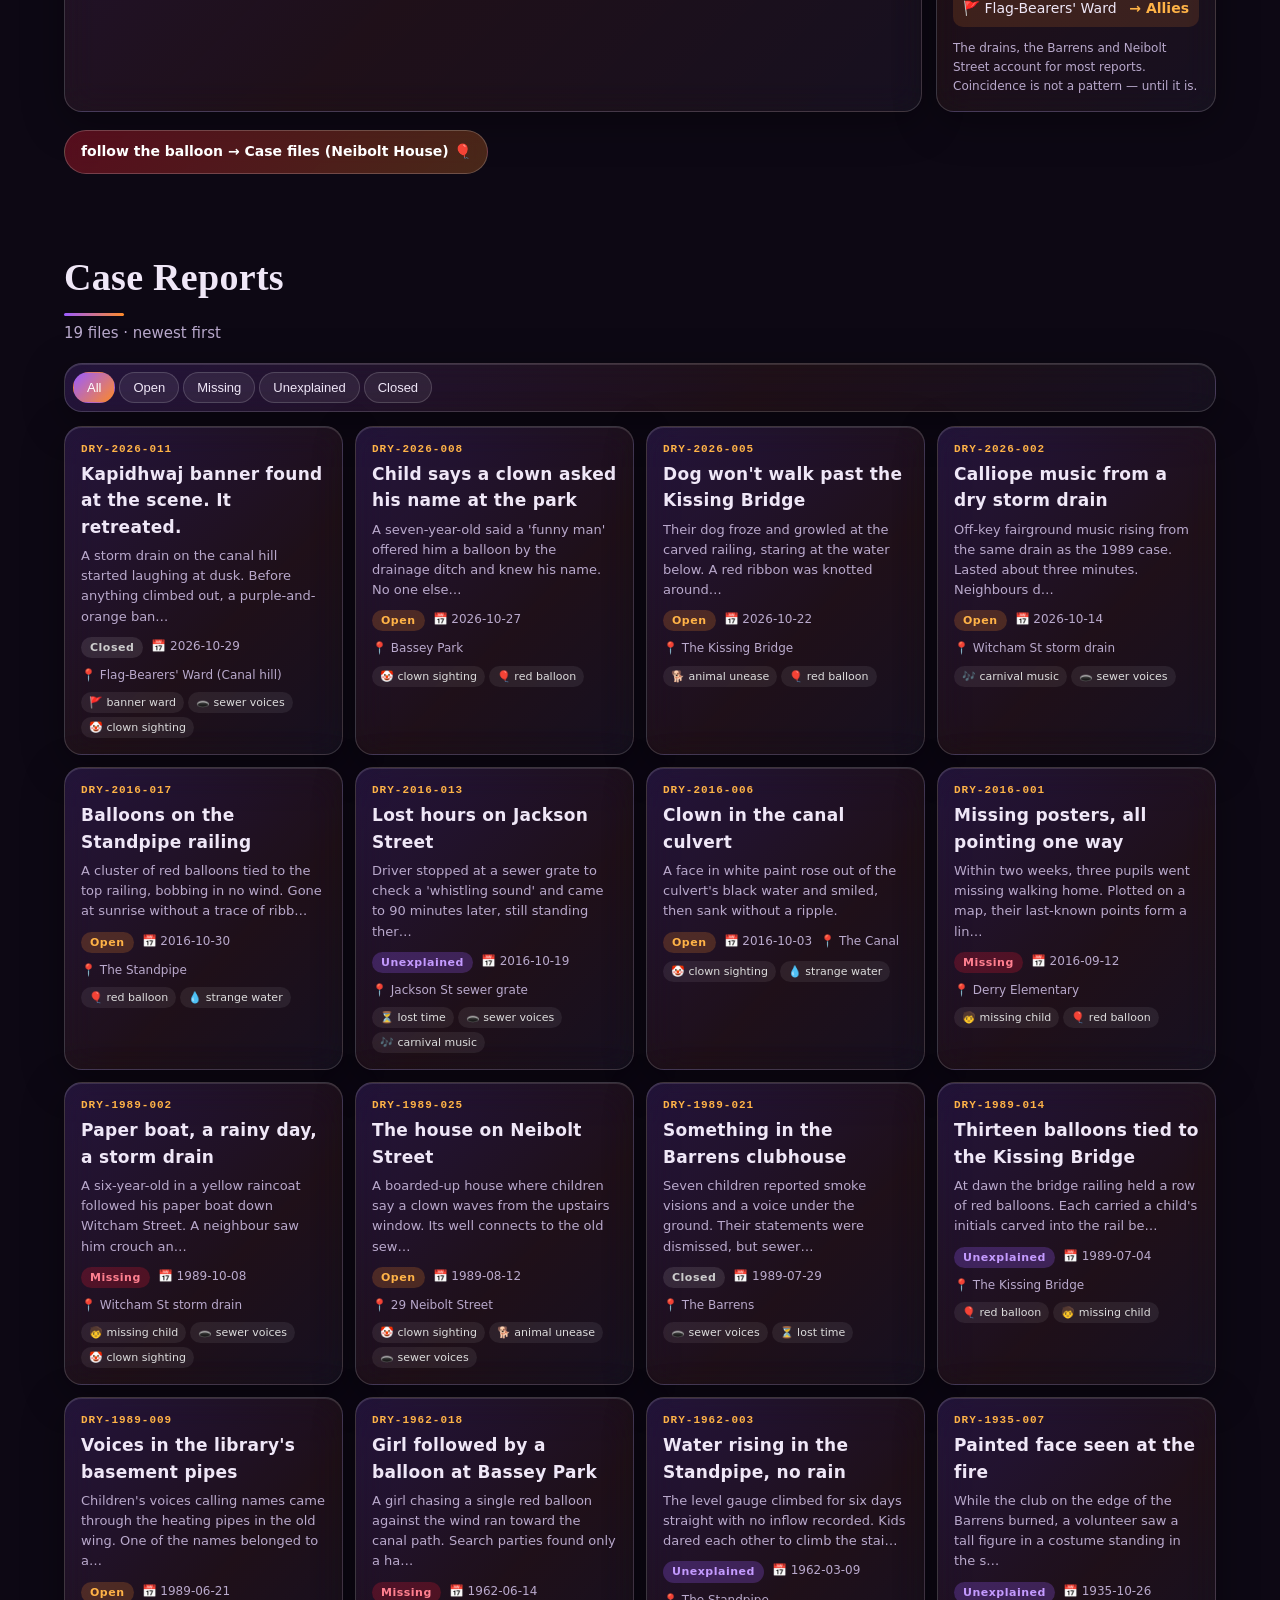
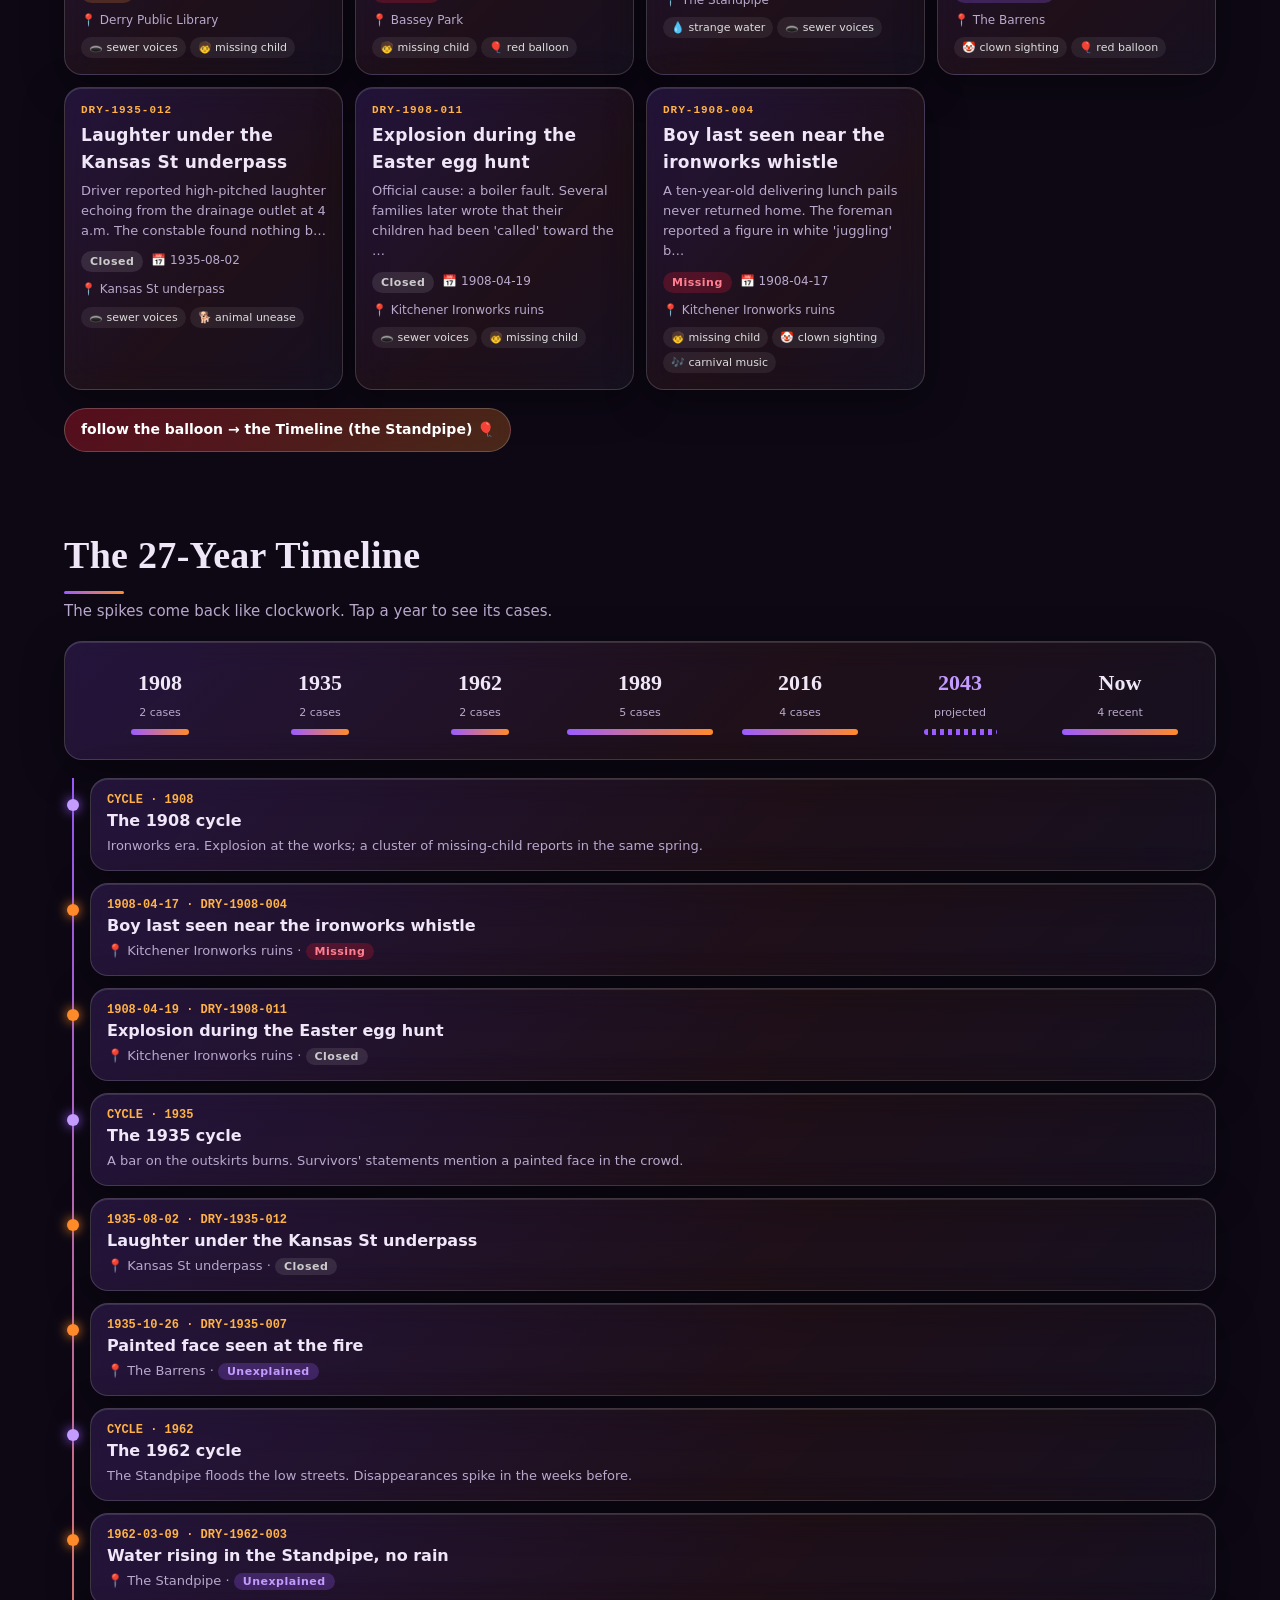
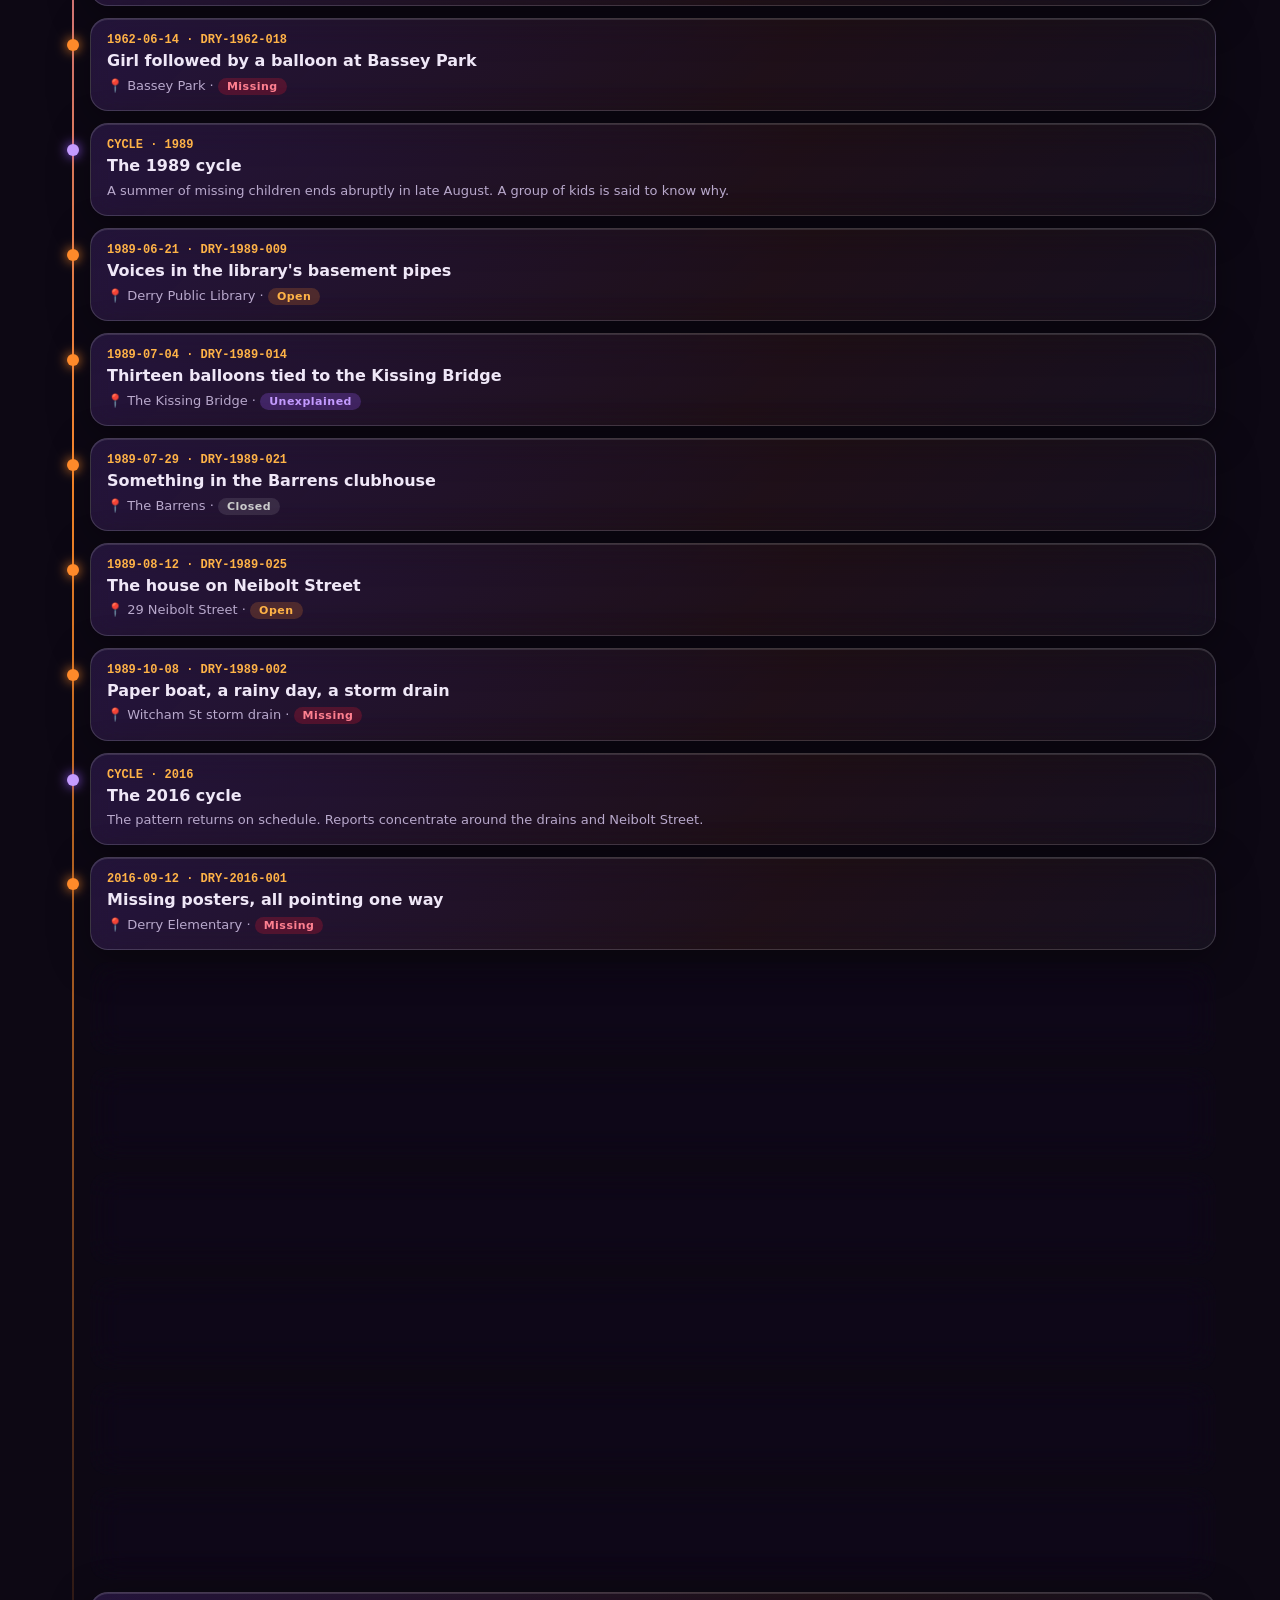
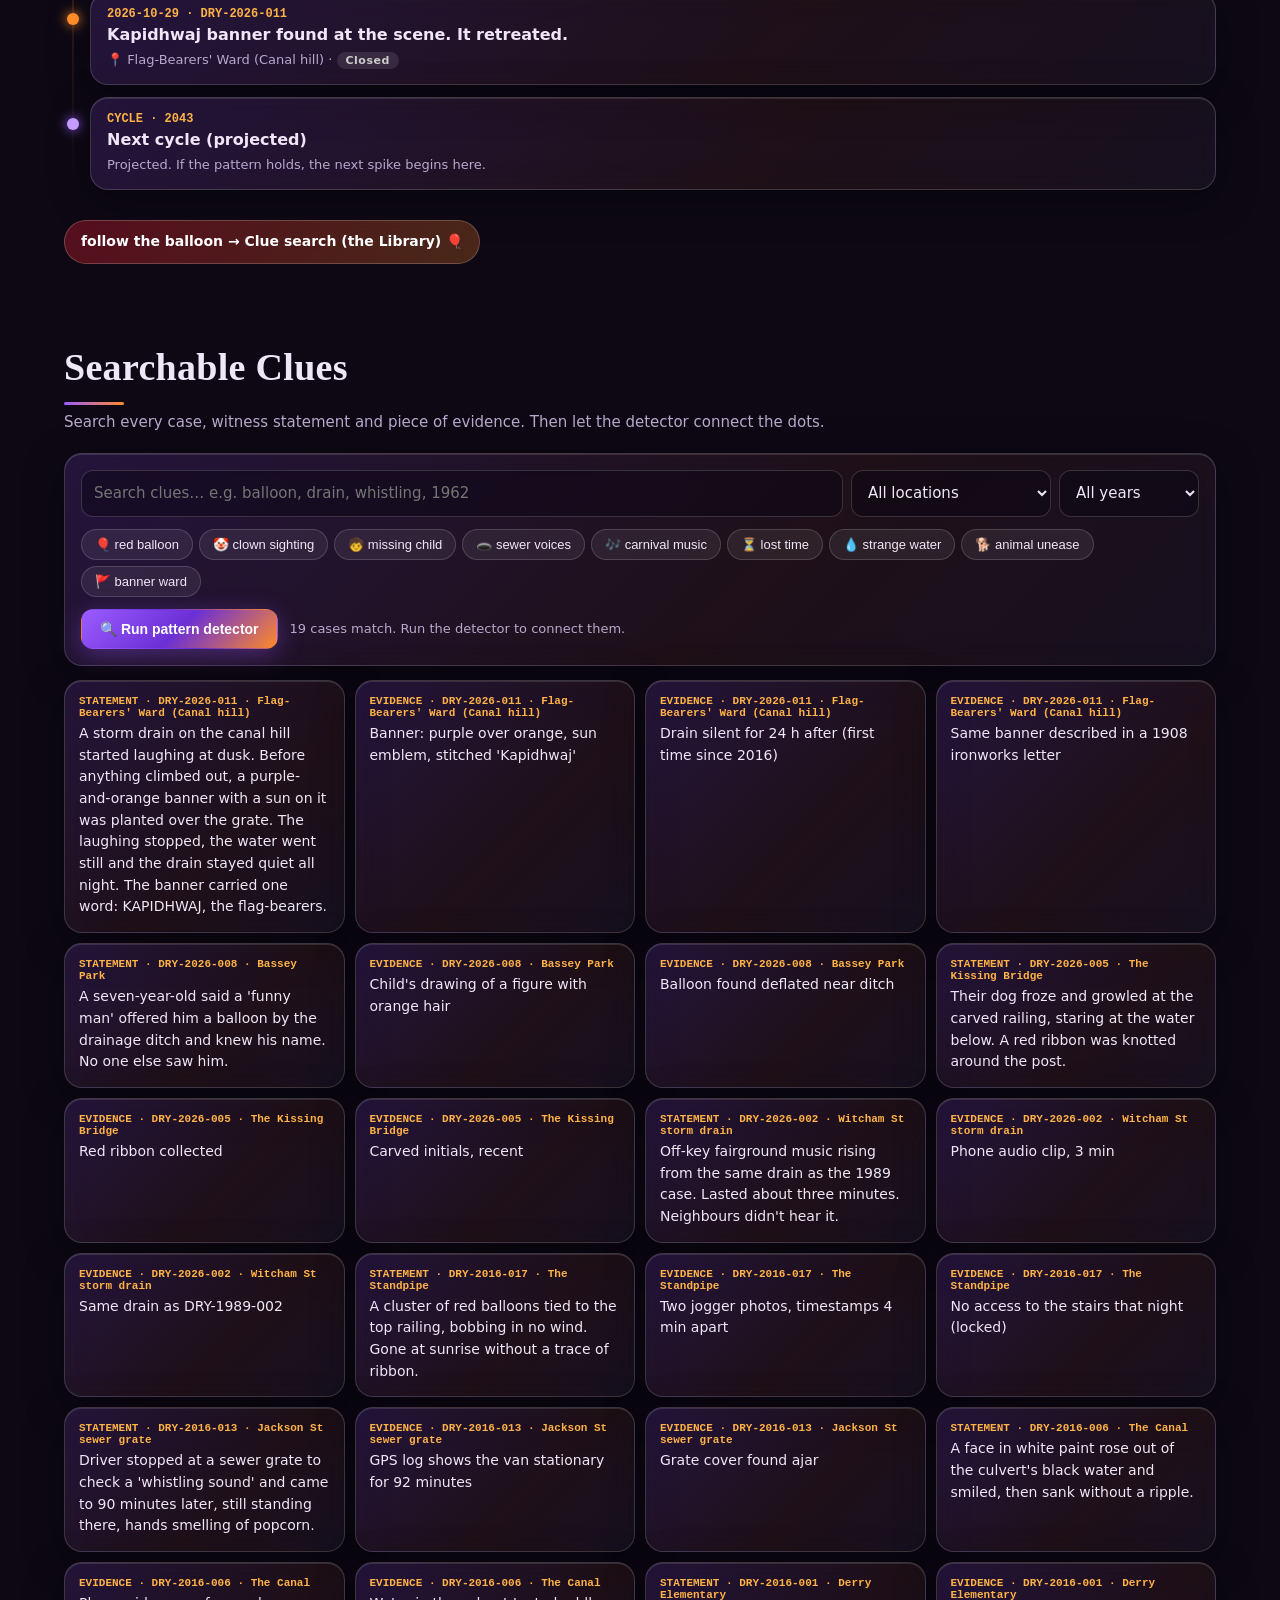
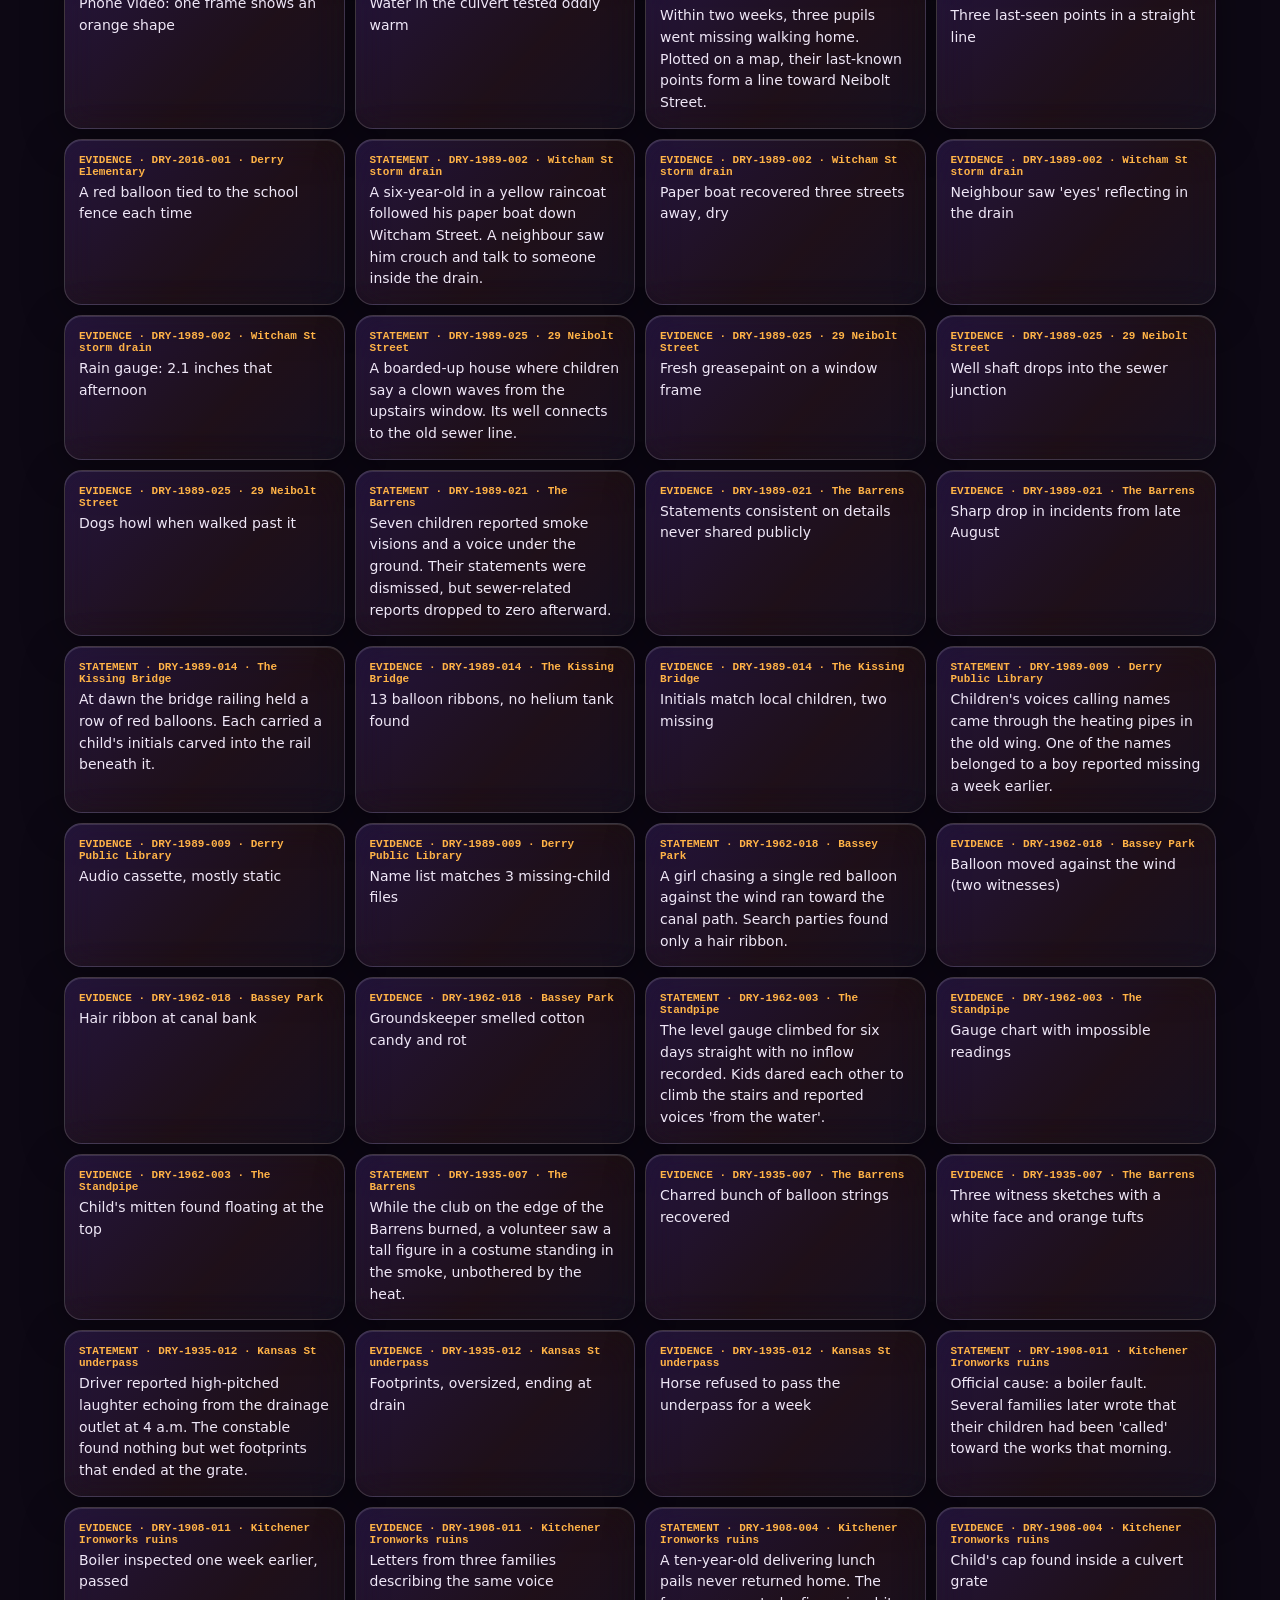
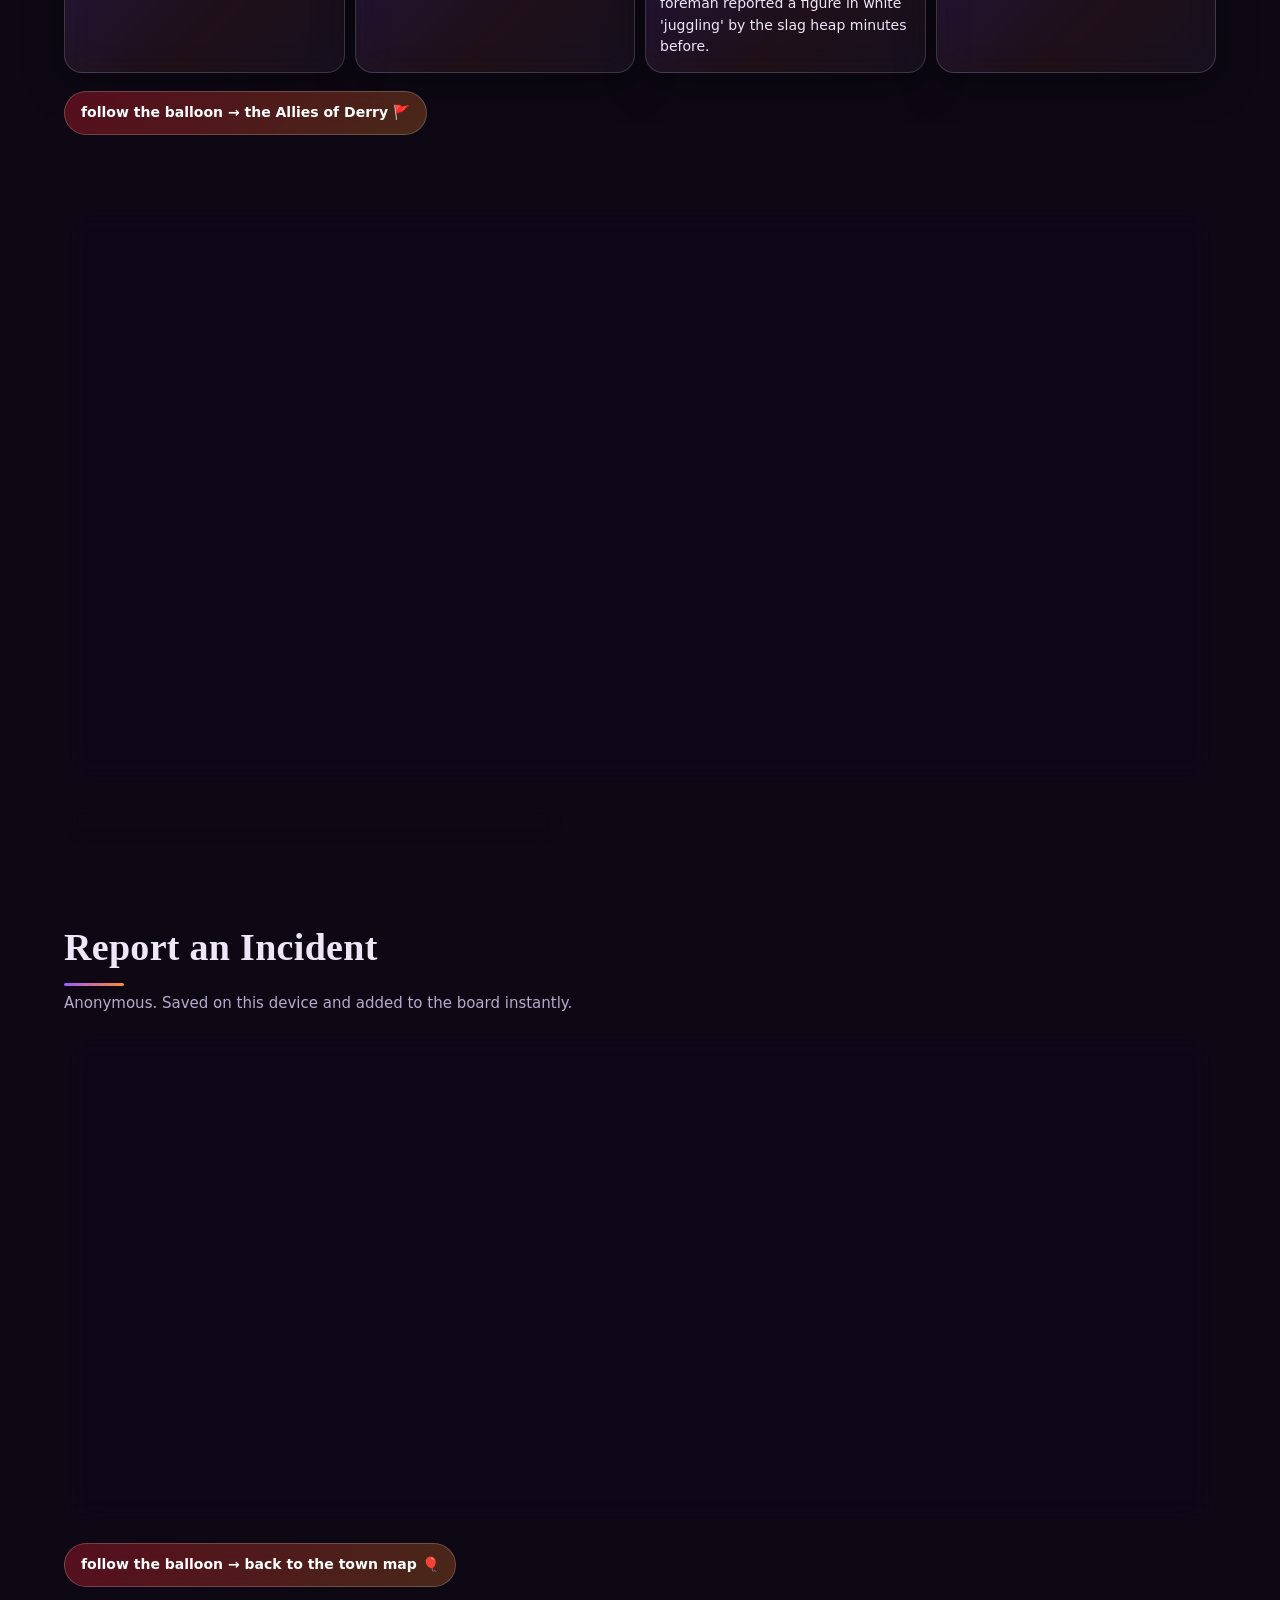
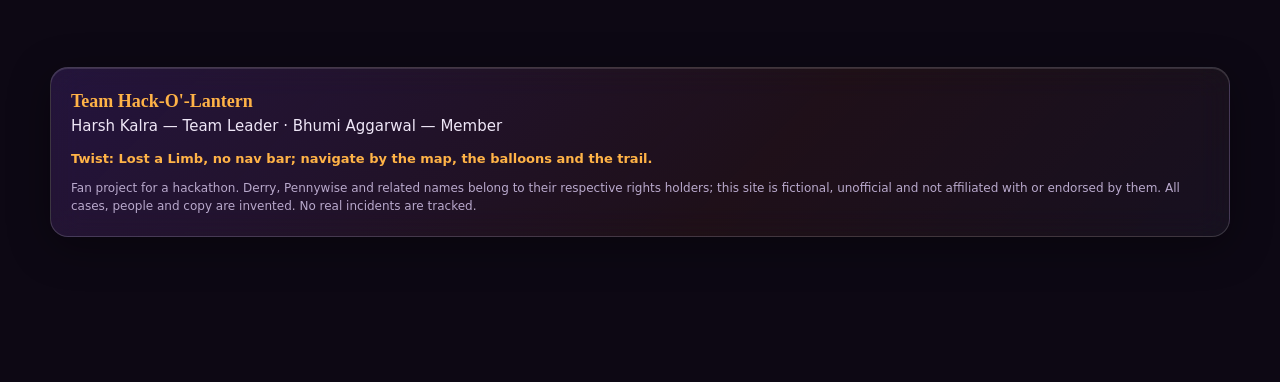
==== commit dcbdb96c: "Upload FINAL2 project update" ====
--- a/derry/index.html
+++ b/derry/index.html
@@ -10,6 +10,7 @@
 <meta name="theme-color" content="#120a1c">
 <link rel="icon" href="data:image/svg+xml,%3Csvg xmlns='http://www.w3.org/2000/svg' viewBox='0 0 64 64'%3E%3Cellipse cx='32' cy='26' rx='18' ry='22' fill='%23d4142a'/%3E%3Cpath d='M32 48 L29 52 L35 52 Z' fill='%23d4142a'/%3E%3Cpath d='M32 52 C28 58 36 60 32 64' stroke='%23ccc' fill='none' stroke-width='2'/%3E%3C/svg%3E">
 <link rel="stylesheet" href="style.css">
+<link rel="stylesheet" href="allies.css">
 </head>
 <body>
 <!-- ATMOSPHERE -->
@@ -63,9 +64,9 @@
       <div class="glass stat cyc"><b id="stCycle">—</b><span>until the next cycle (2043)</span></div>
     </div>
     <div class="glass signposts">
-      <b>No roads in, no signs out.</b> Derry lost its nav bar. Find your way like a local: tap a <em>signpost on the town map</em>, tap the <em>red balloon</em> for "where to?", follow the balloon trail at the end of each section, or press <kbd>1</kbd>–<kbd>5</kbd>.
-    </div>
-    <div class="glass sponsor" id="sponsor"><span class="sp-tag">Official sponsor</span><b>KAPIDHWAJ</b><span class="sp-note">Sponsor spot · details coming</span></div>
+      <b>No roads in, no signs out.</b> Derry lost its nav bar. Find your way like a local: tap a <em>signpost on the town map</em>, tap the <em>red balloon</em> for "where to?", follow the balloon trail at the end of each section, or press <kbd>1</kbd>–<kbd>6</kbd>.
+    </div>
+    <div class="glass sponsor" id="sponsor"><span class="sp-tag">🚩 The flag is up</span><b>KAPIDHWAJ</b><span class="sp-note">Derry's flag-bearers are back. <a href="#allies" data-go="#allies">Meet the allies</a> · <a href="https://www.instagram.com/kapidhwaj.innovations/" target="_blank" rel="noopener">@kapidhwaj.innovations ↗</a></span></div>
     <a class="trail" href="#map">follow the balloon → the town map 🎈</a>
   </section>
 
@@ -115,7 +116,7 @@
           <g class="lm"><rect x="40" y="40" width="70" height="40" rx="4"/><text x="120" y="68" class="lbl lm-l">DERRY ELEMENTARY</text></g>
           <g class="lm"><rect x="860" y="52" width="60" height="36" rx="4"/><text x="890" y="112" class="lbl lm-l">IRONWORKS (RUINS)</text></g>
           <g class="lm"><circle cx="420" cy="420" r="18"/><text x="420" y="452" class="lbl lm-l">BASSEY PARK</text></g>
-          <g id="signs"><g class="go" data-go="#cases" role="link" tabindex="0" aria-label="CASE FILES"><rect x="28" y="540" width="124" height="22" rx="11"/><text x="90" y="555">CASE FILES →</text></g>
+          <g id="signs"><g class="go ally" data-go="#allies" role="link" tabindex="0" aria-label="Allies of Derry"><rect x="238" y="573" width="124" height="22" rx="11"/><text x="300" y="588">🚩 ALLIES →</text></g><g class="go" data-go="#cases" role="link" tabindex="0" aria-label="CASE FILES"><rect x="28" y="540" width="124" height="22" rx="11"/><text x="90" y="555">CASE FILES →</text></g>
 <g class="go" data-go="#clues" role="link" tabindex="0" aria-label="CLUE SEARCH"><rect x="573" y="116" width="124" height="22" rx="11"/><text x="635" y="131">CLUE SEARCH →</text></g>
 <g class="go" data-go="#timeline" role="link" tabindex="0" aria-label="TIMELINE"><rect x="828" y="251" width="124" height="22" rx="11"/><text x="890" y="266">TIMELINE →</text></g>
 <g class="go" data-go="#report" role="link" tabindex="0" aria-label="REPORT"><rect x="593" y="328" width="124" height="22" rx="11"/><text x="655" y="343">REPORT →</text></g></g>
@@ -133,6 +134,7 @@
           <li data-go="#timeline">🗼 The Standpipe <span>→ Timeline</span></li>
           <li data-go="#clues">📚 The Library <span>→ Clue search</span></li>
           <li data-go="#report">🌉 Kissing Bridge <span>→ Report</span></li>
+          <li data-go="#allies">🚩 Flag-Bearers' Ward <span>→ Allies</span></li>
         </ul>
         <p class="hint">The drains, the Barrens and Neibolt Street account for most reports. Coincidence is not a pattern — until it is.</p>
       </aside>
@@ -177,6 +179,25 @@
     </div>
     <div class="clue-results" id="clueResults"></div>
     <div class="glass patterns" id="patterns" hidden></div>
+    <a class="trail" href="#allies">follow the balloon → the Allies of Derry 🚩</a>
+  </section>
+
+  <!-- ALLIES OF DERRY — sponsor twist -->
+  <section id="allies" class="section allies"><div class="glass al-wrap"><div class="al-grid">
+      <div class="al-lore">
+        <p class="al-kicker">The Alliance Protocol · Allies of Derry</p>
+        <h2 class="al-title"><svg class="al-emblem" viewBox="0 0 64 64" aria-hidden="true"><rect x="13" y="5" width="3.5" height="55" rx="1.7" fill="#efe7f7"/><circle cx="14.7" cy="5" r="3" fill="#ffb347"/><path d="M16.5 8 H54 L45 19.5 L54 31 H16.5Z" fill="#9b5cff"/><path d="M16.5 19.5 H45 L54 31 H16.5Z" fill="#ff8a2a"/><circle cx="31" cy="19.5" r="5.5" fill="#fff4d6"/><g stroke="#fff4d6" stroke-width="1.6" stroke-linecap="round"><path d="M31 10.5v2.5M31 26v2.5M22 19.5h2.5M37.5 19.5h2.5M24.6 13.1l1.8 1.8M35.6 24.1l1.8 1.8M24.6 25.9l1.8-1.8M35.6 14.9l1.8-1.8"/></g></svg><span>KAPIDHWAJ</span></h2>
+        <p><b>Kapidhwaj</b> means <em>the flag-bearer</em>. In Derry's oldest records, the kids who fought back didn't go into the dark alone: a guild of flag-bearers supplied the Losers' Club with banners, lanterns and stubborn courage. Every 27 years their banner goes up over the drains, and every time It flies, something underneath retreats.</p>
+        <p>They're still out there, still building, still carrying the flag. The ward is their Instagram: follow it and you're one of the allies.</p>
+        <ul class="al-points"><li>🚩 Banner ward: case <button class="al-case" data-case="DRY-2026-011">DRY-2026-011</button> — It retreated</li><li>🔦 Containment-ward supplier to the Losers' Club since 1908</li></ul>
+      </div>
+      <a class="al-ig" href="https://www.instagram.com/kapidhwaj.innovations/" target="_blank" rel="noopener" aria-label="Open the KAPIDHWAJ Instagram, @kapidhwaj.innovations">
+        <div class="al-ig-top"><span class="al-ring"><svg class="al-emblem" viewBox="0 0 64 64" aria-hidden="true"><rect x="13" y="5" width="3.5" height="55" rx="1.7" fill="#efe7f7"/><circle cx="14.7" cy="5" r="3" fill="#ffb347"/><path d="M16.5 8 H54 L45 19.5 L54 31 H16.5Z" fill="#9b5cff"/><path d="M16.5 19.5 H45 L54 31 H16.5Z" fill="#ff8a2a"/><circle cx="31" cy="19.5" r="5.5" fill="#fff4d6"/><g stroke="#fff4d6" stroke-width="1.6" stroke-linecap="round"><path d="M31 10.5v2.5M31 26v2.5M22 19.5h2.5M37.5 19.5h2.5M24.6 13.1l1.8 1.8M35.6 24.1l1.8 1.8M24.6 25.9l1.8-1.8M35.6 14.9l1.8-1.8"/></g></svg></span><div><b>@kapidhwaj.innovations</b><small>KAPIDHWAJ · Official sponsor · Instagram</small></div></div>
+        <div class="al-ig-grid"><i>🚩</i><i>🎈</i><i>🔦</i><i>🛡️</i><i>⚙️</i><i>🌅</i></div>
+        <p class="al-ig-cap"><b>kapidhwaj.innovations</b> The banner is up. Derry, you're not alone. #AllianceProtocol</p>
+        <span class="al-cta">Follow the flag on Instagram ↗</span>
+      </a>
+    </div></div>
     <a class="trail" href="#report">follow the balloon → Report an incident (Kissing Bridge) 🎈</a>
   </section>
 
@@ -227,7 +248,8 @@
  {href:"#cases",label:"Cases",icon:"📁",key:"2"},
  {href:"#timeline",label:"Timeline",icon:"⏳",key:"3"},
  {href:"#clues",label:"Clues",icon:"🔍",key:"4"},
- {href:"#report",label:"Report",icon:"✍️",key:"5"}],tip:"tap the balloon · keys 1–5"};</script>
+ {href:"#report",label:"Report",icon:"✍️",key:"5"},
+ {href:"#allies",label:"Allies",icon:"🚩",key:"6"}],tip:"tap the balloon · keys 1–6"};</script>
 <script src="balloon-nav.js"></script>
 </body>
 </html>
--- a/derry/style.css
+++ b/derry/style.css
@@ -227,3 +227,6 @@
 .posts li:hover{background:rgba(255,138,42,.3)}
 .twist{font-size:13px;color:var(--org2);font-weight:600}
 .footer{margin-bottom:110px}
+
+#signs .go.ally rect{fill:rgba(155,92,255,.9)}#signs .go.ally text{fill:#fff}
+.sponsor a{color:var(--org2)}
--- a/derry/allies.css
+++ b/derry/allies.css
@@ -0,0 +1,26 @@
+/* Allies of Derry — KAPIDHWAJ (The Alliance Protocol sponsor twist). Haunted Glass styling, shared by the tracker and the main site. */
+.al-wrap{padding:clamp(18px,3.5vw,34px);position:relative;overflow:hidden;color:#efe7f7;font-family:system-ui,-apple-system,"Segoe UI",Roboto,sans-serif}
+.al-wrap::before{content:"";position:absolute;right:-80px;top:-80px;width:280px;height:280px;border-radius:50%;background:radial-gradient(circle,rgba(255,138,42,.35),transparent 65%);filter:blur(10px);pointer-events:none}
+.al-grid{position:relative;display:grid;grid-template-columns:1.25fr 1fr;gap:22px;align-items:center}
+.al-kicker{color:#ffb347;font-size:12px;letter-spacing:1.5px;text-transform:uppercase;margin:0}
+.al-title{display:flex;align-items:center;gap:12px;margin:8px 0 12px;font-family:Georgia,serif;font-size:clamp(30px,5vw,48px);letter-spacing:6px;line-height:1}
+.al-title span{background:linear-gradient(90deg,#c49bff,#ff8a2a);-webkit-background-clip:text;background-clip:text;color:transparent}
+.al-emblem{width:1.2em;height:1.2em;flex:none;filter:drop-shadow(0 0 10px rgba(255,138,42,.6));animation:alWave 3s ease-in-out infinite;transform-origin:20% 90%}
+@keyframes alWave{0%,100%{transform:rotate(-2deg)}50%{transform:rotate(3deg)}}
+.al-lore p{color:#ddd0ea;line-height:1.6;margin:0 0 10px}.al-lore em{color:#ffb347;font-style:normal}
+.al-points{list-style:none;padding:0;margin:8px 0 0;display:grid;gap:6px;font-size:14px;color:#ddd0ea}
+.al-case{font:700 12px ui-monospace,monospace;background:rgba(155,92,255,.3);color:#fff;border:1px solid rgba(255,255,255,.25);border-radius:6px;padding:2px 7px;cursor:pointer}
+.al-ig{display:block;text-decoration:none;color:#efe7f7;border-radius:20px;padding:16px;background:linear-gradient(160deg,rgba(155,92,255,.28),rgba(30,14,44,.4) 55%,rgba(255,138,42,.25));
+ border:1px solid rgba(255,255,255,.25);-webkit-backdrop-filter:blur(18px) saturate(150%);backdrop-filter:blur(18px) saturate(150%);box-shadow:0 14px 40px rgba(0,0,0,.45),0 0 0 1px rgba(255,138,42,.15);transition:transform .25s,box-shadow .25s}
+.al-ig:hover{transform:translateY(-4px) rotate(-.4deg);box-shadow:0 18px 50px rgba(0,0,0,.5),0 0 30px rgba(255,138,42,.35)}
+.al-ig-top{display:flex;align-items:center;gap:12px}
+.al-ring{width:56px;height:56px;border-radius:50%;padding:3px;background:conic-gradient(#9b5cff,#ff8a2a,#e01b33,#9b5cff);display:grid;place-items:center;flex:none}
+.al-ring .al-emblem{width:100%;height:100%;border-radius:50%;background:#1a0f2a;padding:8px;animation:none}
+.al-ig-top b{display:block;font-size:15px}.al-ig-top small{color:#b9a9cc;font-size:12px}
+.al-ig-grid{display:grid;grid-template-columns:repeat(3,1fr);gap:4px;margin:14px 0 10px}
+.al-ig-grid i{aspect-ratio:1;display:grid;place-items:center;font-style:normal;font-size:26px;border-radius:8px;background:linear-gradient(135deg,rgba(155,92,255,.35),rgba(255,138,42,.25));border:1px solid rgba(255,255,255,.12)}
+.al-ig-grid i:nth-child(even){background:linear-gradient(135deg,rgba(255,138,42,.35),rgba(224,27,51,.25))}
+.al-ig-cap{font-size:13px;color:#ddd0ea;margin:0 0 12px}
+.al-cta{display:block;text-align:center;padding:12px;border-radius:12px;font-weight:800;color:#fff;background:linear-gradient(135deg,#9b5cff,#6b2fd6 50%,#ff8a2a);box-shadow:0 6px 24px rgba(155,92,255,.35)}
+@media (max-width:760px){.al-grid{grid-template-columns:1fr}.al-title{letter-spacing:3px}}
+@media (prefers-reduced-motion:reduce){.al-emblem{animation:none}}
